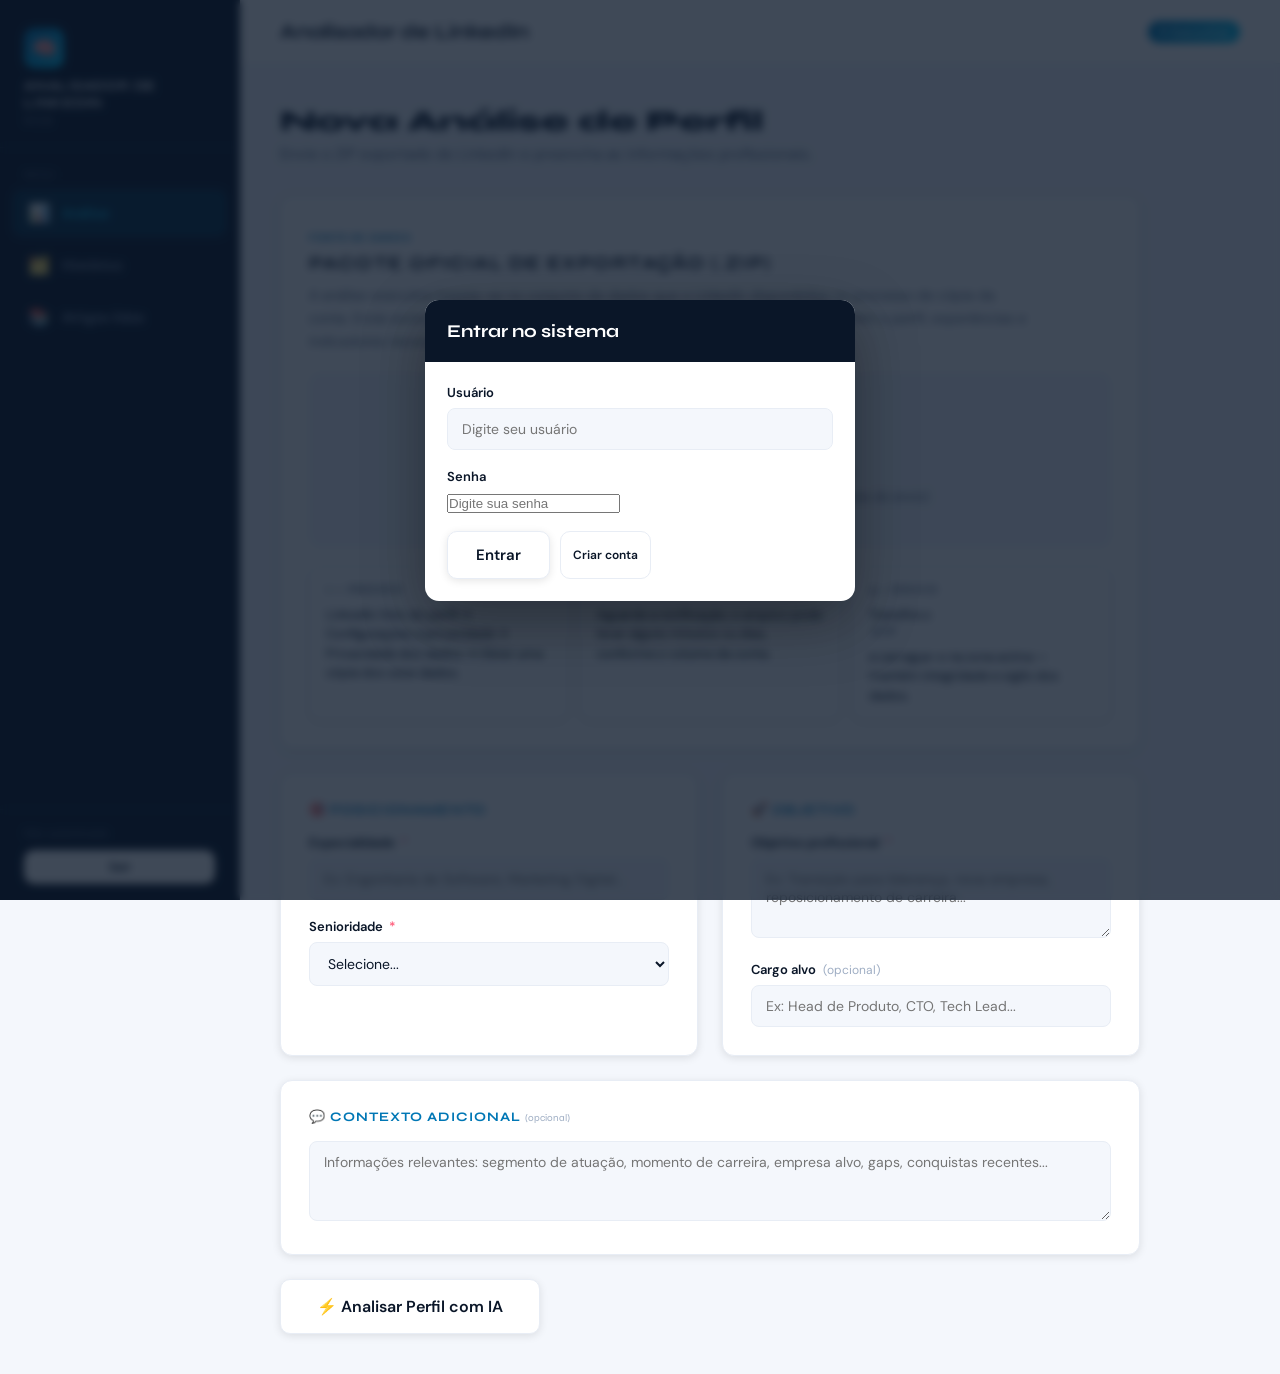
==== index.html @ eb37307b "Primeiro commit" ====
<!DOCTYPE html>
<html lang="pt-BR">
<head>
<meta charset="UTF-8" />
<meta name="viewport" content="width=device-width, initial-scale=1.0" />
<title>Analisador de LinkedIn</title>
<link rel="preconnect" href="https://fonts.googleapis.com" />
<link href="https://fonts.googleapis.com/css2?family=Syne:wght@400;600;700;800&family=DM+Sans:wght@300;400;500;600&display=swap" rel="stylesheet" />
<style>
/* ─── RESET & BASE ─── */
*, *::before, *::after { box-sizing: border-box; margin: 0; padding: 0; }

:root {
  --navy: #0a1628;
  --navy-mid: #0f2044;
  --navy-light: #162d5a;
  --blue: #0077b5;
  --blue-bright: #0a9fd8;
  --accent: #00c4f0;
  --white: #ffffff;
  --off-white: #f4f7fc;
  --gray-100: #e8edf5;
  --gray-300: #9eadc3;
  --gray-500: #5a6a82;
  --success: #00c896;
  --warning: #ffb547;
  --danger: #ff5c7a;
  --score-low: #ff5c7a;
  --score-mid: #ffb547;
  --score-high: #00c896;
  --sidebar-w: 240px;
  --radius: 12px;
  --shadow: 0 4px 24px rgba(0,0,0,.18);
  --shadow-sm: 0 2px 8px rgba(0,0,0,.10);
}

html { font-size: 16px; }
body {
  font-family: 'DM Sans', sans-serif;
  background: var(--off-white);
  color: var(--navy);
  min-height: 100vh;
  display: flex;
  overflow-x: hidden;
}

/* ─── SIDEBAR ─── */
.sidebar {
  width: var(--sidebar-w);
  background: var(--navy);
  min-height: 100vh;
  display: flex;
  flex-direction: column;
  position: fixed;
  top: 0; left: 0; bottom: 0;
  z-index: 100;
  border-right: 1px solid rgba(255,255,255,.06);
}

.sidebar-brand {
  padding: 28px 24px 20px;
  border-bottom: 1px solid rgba(255,255,255,.08);
}

.brand-icon {
  width: 40px; height: 40px;
  background: linear-gradient(135deg, var(--blue), var(--accent));
  border-radius: 10px;
  display: flex; align-items: center; justify-content: center;
  margin-bottom: 10px;
  font-size: 20px;
}

.brand-name {
  font-family: 'Syne', sans-serif;
  font-size: 13px;
  font-weight: 700;
  color: var(--white);
  letter-spacing: .06em;
  text-transform: uppercase;
  line-height: 1.3;
}

.brand-sub {
  font-size: 10px;
  color: var(--gray-300);
  letter-spacing: .08em;
  text-transform: uppercase;
  margin-top: 2px;
}

.sidebar-nav {
  padding: 20px 12px;
  flex: 1;
}

.nav-label {
  font-size: 10px;
  color: var(--gray-500);
  letter-spacing: .1em;
  text-transform: uppercase;
  padding: 0 12px;
  margin-bottom: 8px;
}

.nav-item {
  display: flex;
  align-items: center;
  gap: 12px;
  padding: 12px 16px;
  border-radius: 10px;
  cursor: pointer;
  color: var(--gray-300);
  font-size: 14px;
  font-weight: 500;
  transition: all .2s;
  margin-bottom: 4px;
  user-select: none;
}

.nav-item:hover { background: rgba(255,255,255,.06); color: var(--white); }
.nav-item.active { background: rgba(0,160,208,.18); color: var(--accent); }
.nav-item .icon { font-size: 18px; width: 22px; text-align: center; }

.sidebar-footer {
  padding: 16px 24px;
  border-top: 1px solid rgba(255,255,255,.06);
  font-size: 11px;
  color: var(--gray-500);
}
.sidebar-footer .btn-logout-sidebar {
  width: 100%;
  justify-content: center;
  margin-top: 10px;
  background: var(--white) !important;
  color: var(--navy) !important;
  border: 1px solid rgba(255,255,255,.35) !important;
  box-shadow: 0 2px 10px rgba(0,0,0,.2);
}
.sidebar-footer .btn-logout-sidebar:hover {
  background: var(--off-white) !important;
  border-color: rgba(255,255,255,.5) !important;
  color: var(--navy) !important;
}

/* ─── MAIN CONTENT ─── */
.main {
  margin-left: var(--sidebar-w);
  flex: 1;
  min-height: 100vh;
  display: flex;
  flex-direction: column;
}

.topbar {
  background: var(--white);
  border-bottom: 1px solid var(--gray-100);
  padding: 0 40px;
  height: 64px;
  display: flex;
  align-items: center;
  justify-content: space-between;
  position: sticky; top: 0;
  z-index: 50;
}

.topbar-title {
  font-family: 'Syne', sans-serif;
  font-size: 20px;
  font-weight: 700;
  color: var(--navy);
}

.topbar-badge {
  background: linear-gradient(135deg, var(--blue), var(--accent));
  color: var(--white);
  font-size: 11px;
  font-weight: 600;
  padding: 4px 10px;
  border-radius: 20px;
  letter-spacing: .05em;
}

.content {
  flex: 1;
  padding: 40px;
}

/* ─── VIEWS ─── */
.view { display: none; animation: fadeIn .3s ease; }
.view.active { display: block; }

@keyframes fadeIn { from { opacity:0; transform: translateY(8px); } to { opacity:1; transform: none; } }

/* ─── SECTION HEADER ─── */
.section-header {
  margin-bottom: 32px;
}
.section-header h1 {
  font-family: 'Syne', sans-serif;
  font-size: 28px;
  font-weight: 800;
  color: var(--navy);
}
.section-header p {
  color: var(--gray-500);
  margin-top: 6px;
  font-size: 15px;
}

/* ─── ANALYSIS FORM ─── */
.form-grid {
  display: grid;
  grid-template-columns: 1fr 1fr;
  gap: 24px;
  max-width: 860px;
}

.form-card {
  background: var(--white);
  border-radius: var(--radius);
  padding: 28px;
  box-shadow: var(--shadow-sm);
  border: 1px solid var(--gray-100);
}

.form-card-full { grid-column: 1 / -1; }

.form-card h3 {
  font-family: 'Syne', sans-serif;
  font-size: 13px;
  font-weight: 700;
  text-transform: uppercase;
  letter-spacing: .08em;
  color: var(--blue);
  margin-bottom: 16px;
}

.field { margin-bottom: 18px; }
.field:last-child { margin-bottom: 0; }

label {
  display: block;
  font-size: 13px;
  font-weight: 600;
  color: var(--navy);
  margin-bottom: 7px;
}

label span.req { color: var(--danger); margin-left: 3px; }
label span.opt { color: var(--gray-300); font-weight: 400; margin-left: 4px; font-size: 12px; }

input[type="text"], textarea, select {
  width: 100%;
  padding: 11px 14px;
  border: 1.5px solid var(--gray-100);
  border-radius: 8px;
  font-family: 'DM Sans', sans-serif;
  font-size: 14px;
  color: var(--navy);
  background: var(--off-white);
  transition: border .2s, box-shadow .2s;
  outline: none;
}

input[type="text"]:focus, textarea:focus, select:focus {
  border-color: var(--blue);
  box-shadow: 0 0 0 3px rgba(0,119,181,.12);
  background: var(--white);
}

textarea { resize: vertical; min-height: 80px; }

/* ─── UPLOAD ZONE ─── */
.upload-zone {
  border: 2px dashed var(--gray-100);
  border-radius: var(--radius);
  padding: 32px 24px;
  text-align: center;
  cursor: pointer;
  transition: all .25s;
  background: var(--off-white);
  position: relative;
}

.upload-zone:hover, .upload-zone.drag-over {
  border-color: var(--blue);
  background: rgba(0,119,181,.04);
}

.upload-zone.has-file {
  border-color: var(--success);
  background: rgba(0,200,150,.04);
}

.upload-zone input[type="file"] {
  position: absolute; inset: 0;
  opacity: 0; cursor: pointer;
  width: 100%; height: 100%;
}

.upload-icon { font-size: 36px; margin-bottom: 10px; }
.upload-title { font-weight: 600; font-size: 15px; color: var(--navy); }
.upload-sub { font-size: 13px; color: var(--gray-500); margin-top: 4px; }
.upload-filename { font-size: 13px; color: var(--success); font-weight: 600; margin-top: 8px; }

.upload-card-exec .upload-card-head { margin-bottom: 20px; }
.upload-badge {
  display: inline-block;
  font-size: 10px;
  font-weight: 700;
  letter-spacing: .12em;
  text-transform: uppercase;
  color: var(--blue);
  margin-bottom: 8px;
}
.upload-card-exec h3 {
  font-family: 'Syne', sans-serif;
  font-size: 18px;
  font-weight: 700;
  color: var(--navy);
  margin-bottom: 10px;
}
.upload-lead {
  font-size: 14px;
  line-height: 1.65;
  color: var(--gray-500);
  max-width: 720px;
}
.upload-exec-steps {
  list-style: none;
  margin: 20px 0 0;
  padding: 0;
  display: grid;
  gap: 12px;
  grid-template-columns: repeat(auto-fit, minmax(220px, 1fr));
}
.upload-exec-steps li {
  background: var(--white);
  border: 1px solid var(--gray-100);
  border-radius: 10px;
  padding: 14px 16px;
  font-size: 13px;
  line-height: 1.5;
  color: var(--navy);
  box-shadow: var(--shadow-sm);
}
.upload-exec-steps li strong {
  display: block;
  font-family: 'Syne', sans-serif;
  font-size: 11px;
  letter-spacing: .06em;
  text-transform: uppercase;
  color: var(--gray-500);
  margin-bottom: 6px;
  font-weight: 700;
}

.av-pill {
  display: inline-block;
  padding: 4px 10px;
  border-radius: 20px;
  font-size: 12px;
  font-weight: 600;
}
.av-pill-yes { background: rgba(0,200,150,.12); color: #008f6b; }
.av-pill-no { background: rgba(255,92,122,.12); color: #c93d58; }

/* ─── BUTTONS ─── */
.btn {
  display: inline-flex;
  align-items: center;
  gap: 8px;
  padding: 13px 28px;
  border-radius: 10px;
  font-family: 'DM Sans', sans-serif;
  font-size: 15px;
  font-weight: 600;
  cursor: pointer;
  border: none;
  transition: all .2s;
  text-decoration: none;
}

.btn-primary {
  background: var(--white);
  color: var(--navy);
  border: 1.5px solid var(--gray-100);
  box-shadow: var(--shadow-sm);
}

.btn-primary:hover {
  transform: translateY(-1px);
  background: var(--off-white);
  border-color: rgba(0,119,181,.35);
  box-shadow: 0 4px 16px rgba(10,22,40,.08);
}

.btn-primary:active { transform: none; }
.btn-primary:disabled { opacity: .6; cursor: not-allowed; transform: none; }

.btn-success {
  background: linear-gradient(135deg, var(--success), #00a87a);
  color: var(--white);
  box-shadow: 0 4px 12px rgba(0,200,150,.3);
}
.btn-success:hover { transform: translateY(-1px); box-shadow: 0 6px 20px rgba(0,200,150,.4); }

.btn-outline {
  background: transparent;
  border: 1.5px solid var(--gray-100);
  color: var(--navy);
}
.btn-outline:hover { border-color: var(--blue); color: var(--blue); }

/* ─── LOADER ─── */
.loader-overlay {
  display: none;
  position: fixed; inset: 0;
  background: rgba(10,22,40,.72);
  z-index: 200;
  align-items: center;
  justify-content: center;
  flex-direction: column;
  gap: 20px;
  backdrop-filter: blur(4px);
}
.loader-overlay.active { display: flex; }

.loader-spinner {
  width: 56px; height: 56px;
  border: 4px solid rgba(255,255,255,.15);
  border-top-color: var(--accent);
  border-radius: 50%;
  animation: spin .8s linear infinite;
}
@keyframes spin { to { transform: rotate(360deg); } }

.loader-text {
  color: var(--white);
  font-family: 'Syne', sans-serif;
  font-size: 16px;
  font-weight: 600;
  letter-spacing: .04em;
}
.loader-sub { color: var(--gray-300); font-size: 13px; }

/* ─── RESULT ─── */
.result-panel { display: none; margin-top: 40px; max-width: 860px; }
.result-panel.active { display: block; animation: fadeIn .4s ease; }

/* Score hero */
.score-hero {
  background: var(--navy);
  border-radius: 16px;
  padding: 40px 36px;
  display: flex;
  align-items: center;
  gap: 40px;
  margin-bottom: 24px;
  color: var(--white);
  overflow: hidden;
  position: relative;
}

.score-hero::before {
  content: '';
  position: absolute;
  right: -60px; top: -60px;
  width: 260px; height: 260px;
  border-radius: 50%;
  background: radial-gradient(circle, rgba(0,196,240,.15) 0%, transparent 70%);
}

.score-ring {
  position: relative;
  flex-shrink: 0;
}

.score-ring svg { display: block; }

.score-ring text {
  font-family: 'Syne', sans-serif;
  font-weight: 800;
}

.score-info { flex: 1; }
.score-label {
  font-size: 11px;
  letter-spacing: .12em;
  text-transform: uppercase;
  color: var(--gray-300);
  font-weight: 600;
  margin-bottom: 8px;
}
.score-veredito {
  font-family: 'Syne', sans-serif;
  font-size: 22px;
  font-weight: 700;
  line-height: 1.3;
  margin-bottom: 14px;
}
.score-resumo { color: rgba(255,255,255,.75); font-size: 14px; line-height: 1.7; }

/* Cards de resultado */
.result-grid {
  display: grid;
  grid-template-columns: 1fr 1fr;
  gap: 18px;
  margin-bottom: 18px;
}

.res-card {
  background: var(--white);
  border-radius: var(--radius);
  padding: 24px;
  box-shadow: var(--shadow-sm);
  border: 1px solid var(--gray-100);
}

.res-card-full { grid-column: 1 / -1; }

.res-card h4 {
  font-family: 'Syne', sans-serif;
  font-size: 11px;
  font-weight: 700;
  letter-spacing: .1em;
  text-transform: uppercase;
  color: var(--blue);
  margin-bottom: 14px;
  display: flex;
  align-items: center;
  gap: 8px;
}

.res-card h4 .dot {
  width: 6px; height: 6px;
  border-radius: 50%;
  background: var(--blue);
  flex-shrink: 0;
}

.res-card p { color: var(--gray-500); font-size: 14px; line-height: 1.7; }

/* Lists */
.tag-list { display: flex; flex-wrap: wrap; gap: 8px; }

.tag {
  background: var(--off-white);
  border: 1px solid var(--gray-100);
  color: var(--navy);
  padding: 5px 12px;
  border-radius: 20px;
  font-size: 13px;
  font-weight: 500;
}

.tag.kw { background: rgba(0,119,181,.08); border-color: rgba(0,119,181,.2); color: var(--blue); }

.action-list { list-style: none; }
.action-item {
  display: flex;
  align-items: flex-start;
  gap: 12px;
  padding: 10px 0;
  border-bottom: 1px solid var(--gray-100);
  font-size: 14px;
  color: var(--navy);
  line-height: 1.5;
}
.action-item:last-child { border-bottom: none; }
.action-num {
  background: linear-gradient(135deg, var(--blue), var(--accent));
  color: var(--white);
  font-family: 'Syne', sans-serif;
  font-size: 11px;
  font-weight: 700;
  width: 22px; height: 22px;
  border-radius: 6px;
  display: flex; align-items: center; justify-content: center;
  flex-shrink: 0;
  margin-top: 1px;
}

.risk-item {
  display: flex; align-items: flex-start; gap: 10px;
  font-size: 14px; color: var(--navy); line-height: 1.5;
  padding: 8px 0;
  border-bottom: 1px solid var(--gray-100);
}
.risk-item:last-child { border-bottom: none; }
.risk-icon { color: var(--danger); font-size: 16px; flex-shrink: 0; margin-top: 1px; }

.strong-item {
  display: flex; align-items: flex-start; gap: 10px;
  font-size: 14px; color: var(--navy); line-height: 1.5;
  padding: 8px 0;
  border-bottom: 1px solid var(--gray-100);
}
.strong-item:last-child { border-bottom: none; }
.strong-icon { color: var(--success); font-size: 16px; flex-shrink: 0; margin-top: 1px; }

/* Checklist */
.checklist { list-style: none; }
.check-item {
  display: flex; align-items: center; gap: 12px;
  padding: 10px 0;
  font-size: 14px;
  border-bottom: 1px solid var(--gray-100);
}
.check-item:last-child { border-bottom: none; }
.check-box {
  width: 22px; height: 22px; border-radius: 6px;
  display: flex; align-items: center; justify-content: center;
  font-size: 12px; flex-shrink: 0;
}
.check-box.ok { background: rgba(0,200,150,.15); color: var(--success); }
.check-box.nok { background: rgba(255,92,122,.12); color: var(--danger); }

/* Artigos */
.article-item {
  padding: 14px 0;
  border-bottom: 1px solid var(--gray-100);
}
.article-item:last-child { border-bottom: none; }
.article-title { font-weight: 600; font-size: 14px; color: var(--navy); margin-bottom: 4px; }
.article-desc { font-size: 13px; color: var(--gray-500); line-height: 1.5; }
.article-link {
  font-size: 12px;
  color: var(--blue);
  text-decoration: none;
  word-break: break-all;
}
.article-link:hover { text-decoration: underline; }
.feedback-inline {
  margin-top: 10px;
  display: flex;
  justify-content: flex-end;
}

/* Sugestões */
.suggestion-box {
  margin-top: 10px;
}
.suggestion-note {
  font-size: 12px;
  color: var(--gray-500);
  margin-top: 8px;
}

/* Textarea resultado */
.res-textarea {
  width: 100%;
  background: var(--off-white);
  border: 1px solid var(--gray-100);
  border-radius: 8px;
  padding: 14px;
  font-family: 'DM Sans', sans-serif;
  font-size: 14px;
  color: var(--navy);
  line-height: 1.7;
  resize: vertical;
  min-height: 100px;
}

/* Result actions */
.result-actions {
  display: flex;
  gap: 12px;
  margin-top: 24px;
  padding-top: 24px;
  border-top: 1px solid var(--gray-100);
}

/* ─── ERROR ─── */
.error-toast {
  display: none;
  background: rgba(255,92,122,.12);
  border: 1.5px solid rgba(255,92,122,.3);
  border-radius: var(--radius);
  padding: 16px 20px;
  color: var(--danger);
  font-size: 14px;
  font-weight: 500;
  margin-top: 20px;
  max-width: 860px;
  align-items: center;
  gap: 10px;
}
.error-toast.active { display: flex; }

/* ─── HISTÓRICO ─── */
.hist-grid {
  display: grid;
  grid-template-columns: repeat(auto-fill, minmax(320px, 1fr));
  gap: 20px;
}

.hist-card {
  background: var(--white);
  border-radius: var(--radius);
  border: 1px solid var(--gray-100);
  box-shadow: var(--shadow-sm);
  overflow: hidden;
  transition: box-shadow .2s, transform .2s;
}
.hist-card:hover { transform: translateY(-2px); box-shadow: var(--shadow); }

.hist-card-top {
  background: var(--navy);
  padding: 20px 22px 16px;
  color: var(--white);
  position: relative;
}

.hist-score {
  position: absolute; top: 16px; right: 20px;
  font-family: 'Syne', sans-serif;
  font-size: 28px;
  font-weight: 800;
}

.hist-date {
  font-size: 11px;
  color: var(--gray-300);
  letter-spacing: .06em;
  text-transform: uppercase;
  margin-bottom: 6px;
}

.hist-veredito {
  font-family: 'Syne', sans-serif;
  font-size: 14px;
  font-weight: 600;
  line-height: 1.4;
  padding-right: 60px;
}

.hist-card-body { padding: 16px 22px 20px; }

.hist-meta { display: flex; flex-wrap: wrap; gap: 6px; margin-bottom: 12px; }
.hist-tag {
  background: var(--off-white);
  border: 1px solid var(--gray-100);
  font-size: 11px;
  font-weight: 600;
  color: var(--gray-500);
  padding: 3px 10px;
  border-radius: 20px;
  text-transform: uppercase;
  letter-spacing: .05em;
}

.hist-resumo {
  font-size: 13px;
  color: var(--gray-500);
  line-height: 1.6;
  display: -webkit-box;
  line-clamp: 3;
  -webkit-line-clamp: 3;
  -webkit-box-orient: vertical;
  overflow: hidden;
  margin-bottom: 14px;
}

.hist-empty {
  text-align: center;
  padding: 80px 40px;
  color: var(--gray-300);
}
.hist-empty .icon { font-size: 48px; margin-bottom: 16px; }
.hist-empty h3 { font-family: 'Syne', sans-serif; font-size: 18px; color: var(--gray-500); }
.hist-empty p { font-size: 14px; margin-top: 6px; }

/* ─── MODAL ─── */
.modal-overlay {
  display: none;
  position: fixed; inset: 0;
  background: rgba(10,22,40,.7);
  z-index: 300;
  align-items: center;
  justify-content: center;
  padding: 40px;
  backdrop-filter: blur(4px);
}
.modal-overlay.active { display: flex; }

.modal {
  background: var(--white);
  border-radius: 16px;
  width: 100%;
  max-width: 760px;
  max-height: 85vh;
  overflow-y: auto;
  box-shadow: 0 20px 60px rgba(0,0,0,.3);
  animation: fadeIn .25s ease;
}

.modal-header {
  background: var(--navy);
  color: var(--white);
  padding: 24px 28px;
  border-radius: 16px 16px 0 0;
  display: flex;
  justify-content: space-between;
  align-items: center;
}

.modal-header h2 {
  font-family: 'Syne', sans-serif;
  font-size: 18px;
  font-weight: 700;
}

.modal-close {
  background: rgba(255,255,255,.12);
  border: none;
  color: var(--white);
  width: 32px; height: 32px;
  border-radius: 8px;
  cursor: pointer;
  font-size: 18px;
  display: flex; align-items: center; justify-content: center;
  transition: background .2s;
}
.modal-close:hover { background: rgba(255,255,255,.22); }

.modal-body { padding: 28px; }

/* ─── SCORE COLOR ─── */
.score-low { color: var(--score-low); }
.score-mid { color: var(--score-mid); }
.score-high { color: var(--score-high); }

/* ─── SAVE TOAST ─── */
.save-toast {
  display: none;
  position: fixed;
  bottom: 30px; right: 30px;
  background: var(--navy);
  color: var(--white);
  padding: 14px 22px;
  border-radius: 10px;
  font-size: 14px;
  font-weight: 600;
  box-shadow: var(--shadow);
  z-index: 400;
  align-items: center;
  gap: 10px;
  animation: fadeIn .3s ease;
}
.save-toast.active { display: flex; }

/* ─── LOGIN ─── */
.login-screen {
  display: none;
  position: fixed;
  inset: 0;
  z-index: 600;
  background: rgba(10,22,40,.78);
  backdrop-filter: blur(4px);
  align-items: center;
  justify-content: center;
  padding: 24px;
}
.login-screen.active { display: flex; }
.login-card {
  width: 100%;
  max-width: 430px;
  background: var(--white);
  border-radius: 14px;
  box-shadow: 0 20px 60px rgba(0,0,0,.35);
  overflow: hidden;
}
.login-head {
  background: var(--navy);
  color: var(--white);
  padding: 20px 22px;
}
.login-head h2 {
  font-family: 'Syne', sans-serif;
  font-size: 18px;
}
.login-body { padding: 22px; }
.login-row { margin-top: 12px; }

/* ─── USERS ADMIN ─── */
.btn-danger {
  background: rgba(255,92,122,.12);
  border: 1.5px solid rgba(255,92,122,.3);
  color: var(--danger);
}
.btn-danger:hover { background: rgba(255,92,122,.2); }
.btn-sm { padding: 8px 12px; font-size: 12px; }
.table {
  width: 100%;
  border-collapse: collapse;
  background: var(--white);
  border: 1px solid var(--gray-100);
  border-radius: 10px;
  overflow: hidden;
}
.table th, .table td {
  text-align: left;
  padding: 10px 12px;
  border-bottom: 1px solid var(--gray-100);
  font-size: 13px;
}
.table th {
  background: var(--off-white);
  font-family: 'Syne', sans-serif;
  font-size: 10px;
  letter-spacing: .08em;
  text-transform: uppercase;
  color: var(--gray-500);
}
.table tr:last-child td { border-bottom: none; }
.muted { color: var(--gray-500); }
.insights-grid {
  display: grid;
  grid-template-columns: repeat(auto-fill, minmax(170px, 1fr));
  gap: 12px;
  margin-top: 12px;
}
.insight-item {
  background: var(--off-white);
  border: 1px solid var(--gray-100);
  border-radius: 10px;
  padding: 12px;
}
.insight-label {
  font-size: 11px;
  letter-spacing: .04em;
  text-transform: uppercase;
  color: var(--gray-500);
}
.insight-value {
  font-family: 'Syne', sans-serif;
  font-size: 20px;
  margin-top: 6px;
  color: var(--navy);
}
.admin-scroll {
  max-height: 360px;
  overflow: auto;
  border: 1px solid var(--gray-100);
  border-radius: 10px;
}
</style>
</head>
<body>

<!-- LOGIN -->
<div class="login-screen" id="login-screen">
  <div class="login-card">
    <div class="login-head">
      <h2 id="login-title">Entrar no sistema</h2>
    </div>
    <div class="login-body">
      <div id="login-form-panel">
        <div class="field">
          <label>Usuário</label>
          <input type="text" id="login-username" placeholder="Digite seu usuário" />
        </div>
        <div class="field">
          <label>Senha</label>
          <input type="password" id="login-password" placeholder="Digite sua senha" />
        </div>
        <div class="login-row" style="display:flex;gap:10px;flex-wrap:wrap">
          <button class="btn btn-primary" id="btn-login" onclick="doLogin()">Entrar</button>
          <button type="button" class="btn btn-outline btn-sm" id="btn-show-register" onclick="showRegisterPanel()">Criar conta</button>
        </div>
      </div>
      <div id="register-form-panel" style="display:none;">
        <div class="field">
          <label>Novo usuário</label>
          <input type="text" id="reg-username" placeholder="mínimo 3 caracteres" autocomplete="username" />
        </div>
        <div class="field">
          <label>Senha</label>
          <input type="password" id="reg-password" placeholder="mínimo 6 caracteres" autocomplete="new-password" />
        </div>
        <div class="field">
          <label>Confirmar senha</label>
          <input type="password" id="reg-password2" placeholder="repita a senha" autocomplete="new-password" />
        </div>
        <div class="login-row" style="display:flex;gap:10px;flex-wrap:wrap">
          <button class="btn btn-success" type="button" id="btn-register" onclick="doRegister()">Cadastrar</button>
          <button type="button" class="btn btn-outline btn-sm" onclick="showLoginPanel()">Já tenho conta</button>
        </div>
      </div>
      <div class="error-toast" id="login-error" style="margin-top:12px;max-width:none;">
        <span>⚠️</span>
        <span id="login-error-msg"></span>
      </div>
    </div>
  </div>
</div>

<!-- SIDEBAR -->
<nav class="sidebar">
  <div class="sidebar-brand">
    <div class="brand-icon">🧠</div>
    <div class="brand-name">Analisador de LinkedIn</div>
    <div class="brand-sub">v1.1.0</div>
  </div>
  <div class="sidebar-nav">
    <div class="nav-label">Menu</div>
    <div class="nav-item active" data-view="analise" onclick="switchView('analise', this)">
      <span class="icon">📊</span> Análise
    </div>
    <div class="nav-item" data-view="historico" onclick="switchView('historico', this)">
      <span class="icon">🗂️</span> Histórico
    </div>
    <div class="nav-item" data-view="artigos-lidos" onclick="switchView('artigos-lidos', this)">
      <span class="icon">📚</span> Artigos lidos
    </div>
    <div id="admin-nav-wrap" style="display:none;">
      <div class="nav-label" style="margin-top:12px;">Admin</div>
      <div class="nav-item" data-view="admin-dashboard" onclick="switchView('admin-dashboard', this)">
        <span class="icon">📊</span> Dashboard
      </div>
      <div class="nav-item" data-view="admin-usuarios" onclick="switchView('admin-usuarios', this)">
        <span class="icon">👥</span> Administração
      </div>
      <div class="nav-item" data-view="admin-insights" onclick="switchView('admin-insights', this)">
        <span class="icon">📈</span> Insights
      </div>
    </div>
  </div>
  <div class="sidebar-footer">
    <div id="auth-user-label">Não autenticado</div>
    <button type="button" class="btn btn-primary btn-sm btn-logout-sidebar" onclick="logout()">Sair</button>
  </div>
</nav>

<!-- MAIN -->
<div class="main">
  <!-- TOPBAR -->
  <header class="topbar">
    <div class="topbar-title">Analisador de LinkedIn</div>
    <span class="topbar-badge">✦ Executivo</span>
  </header>

  <!-- CONTENT -->
  <div class="content">

    <!-- VIEW: ANÁLISE -->
    <div class="view active" id="view-analise">
      <div class="section-header">
        <h1>Nova Análise de Perfil</h1>
        <p>Envie o ZIP exportado do LinkedIn e preencha as informações profissionais.</p>
      </div>

      <div class="form-grid" id="form-container">

        <!-- Upload -->
        <div class="form-card form-card-full upload-card-exec">
          <div class="upload-card-head">
            <span class="upload-badge">Fonte de dados</span>
            <h3>Pacote oficial de exportação (.zip)</h3>
            <p class="upload-lead">
              A análise executiva baseia-se no conjunto de dados que o LinkedIn disponibiliza no processo de cópia da conta.
              Envie exclusivamente o ficheiro <strong>.zip</strong> recebido após o pedido — é ele que contém o perfil, experiências e indicadores necessários a um diagnóstico completo.
            </p>
          </div>
          <div class="upload-zone" id="upload-zone" onclick="document.getElementById('file-input').click()">
            <input type="file" id="file-input" accept=".zip" onchange="onFileChange(this)" />
            <div class="upload-icon" id="upload-icon">📂</div>
            <div class="upload-title" id="upload-title">Arraste o .zip ou clique para selecionar</div>
            <div class="upload-sub">Ficheiro único exportado pelo LinkedIn (não descompacte antes do envio)</div>
            <div class="upload-filename" id="upload-filename"></div>
          </div>
          <ol class="upload-exec-steps">
            <li><strong>1 — Pedido</strong> LinkedIn: foto do perfil → Configurações e privacidade → Privacidade dos dados → Obter uma cópia dos seus dados.</li>
            <li><strong>2 — Processamento</strong> Aguarde a notificação; o arquivo pode levar alguns minutos ou dias, conforme o volume da conta.</li>
            <li><strong>3 — Envio</strong> Transfira o <strong>.zip</strong> e carregue-o na zona acima — mantém integridade e sigilo dos dados.</li>
          </ol>
        </div>

        <!-- Especialidade + Senioridade -->
        <div class="form-card">
          <h3>🎯 Posicionamento</h3>
          <div class="field">
            <label>Especialidade <span class="req">*</span></label>
            <input type="text" id="especialidade" placeholder="Ex: Engenharia de Software, Marketing Digital..." />
          </div>
          <div class="field">
            <label>Senioridade <span class="req">*</span></label>
            <select id="senioridade">
              <option value="">Selecione...</option>
              <option>Estagiário</option>
              <option>Júnior</option>
              <option>Pleno</option>
              <option>Sênior</option>
              <option>Especialista</option>
              <option>Coordenador</option>
              <option>Gerente</option>
              <option>Diretor</option>
              <option>C-Level / VP</option>
            </select>
          </div>
        </div>

        <!-- Objetivo + Cargo -->
        <div class="form-card">
          <h3>🚀 Objetivo</h3>
          <div class="field">
            <label>Objetivo profissional <span class="req">*</span></label>
            <textarea id="objetivo" rows="3" placeholder="Ex: Transição para liderança, nova empresa, reposicionamento de carreira..."></textarea>
          </div>
          <div class="field">
            <label>Cargo alvo <span class="opt">(opcional)</span></label>
            <input type="text" id="cargo-alvo" placeholder="Ex: Head de Produto, CTO, Tech Lead..." />
          </div>
        </div>

        <!-- Contexto adicional -->
        <div class="form-card form-card-full">
          <h3>💬 Contexto Adicional <span style="font-size:10px;color:var(--gray-300);font-weight:400;text-transform:none;letter-spacing:0">(opcional)</span></h3>
          <div class="field">
            <textarea id="contexto" rows="3" placeholder="Informações relevantes: segmento de atuação, momento de carreira, empresa alvo, gaps, conquistas recentes..."></textarea>
          </div>
        </div>

        <!-- Botão -->
        <div class="form-card form-card-full" style="background:transparent;border:none;box-shadow:none;padding:0;">
          <button class="btn btn-primary" onclick="analisar()" id="btn-analisar" style="font-size:16px;padding:16px 36px;">
            ⚡ Analisar Perfil com IA
          </button>
        </div>

      </div>

      <!-- Error -->
      <div class="error-toast" id="error-toast">
        <span>⚠️</span>
        <span id="error-msg"></span>
      </div>

      <!-- RESULTADO -->
      <div class="result-panel" id="result-panel">

        <!-- Score Hero -->
        <div class="score-hero">
          <div class="score-ring">
            <svg width="110" height="110" viewBox="0 0 110 110">
              <circle cx="55" cy="55" r="46" fill="none" stroke="rgba(255,255,255,.1)" stroke-width="8"/>
              <circle id="score-arc" cx="55" cy="55" r="46" fill="none" stroke="var(--accent)"
                stroke-width="8" stroke-linecap="round"
                stroke-dasharray="289" stroke-dashoffset="289"
                transform="rotate(-90 55 55)"
                style="transition: stroke-dashoffset 1.2s cubic-bezier(.4,0,.2,1)"/>
              <text x="55" y="50" text-anchor="middle" fill="white" font-size="26" id="score-num">0</text>
              <text x="55" y="66" text-anchor="middle" fill="rgba(255,255,255,.5)" font-size="10">/ 100</text>
            </svg>
          </div>
          <div class="score-info">
            <div class="score-label">Veredito Executivo</div>
            <div class="score-veredito" id="r-veredito"></div>
            <div class="score-resumo" id="r-resumo"></div>
          </div>
        </div>

        <!-- Grid de resultados -->
        <div class="result-grid">

          <!-- Diagnóstico -->
          <div class="res-card res-card-full">
            <h4><span class="dot" style="background:var(--warning)"></span>Diagnóstico</h4>
            <p id="r-diagnostico"></p>
          </div>

          <!-- Ações prioritárias -->
          <div class="res-card">
            <h4><span class="dot" style="background:var(--accent)"></span>3 Ações Prioritárias</h4>
            <ul class="action-list" id="r-acoes"></ul>
          </div>

          <!-- Pontos fortes -->
          <div class="res-card">
            <h4><span class="dot" style="background:var(--success)"></span>Pontos Fortes</h4>
            <div id="r-fortes"></div>
          </div>

          <!-- Riscos -->
          <div class="res-card">
            <h4><span class="dot" style="background:var(--danger)"></span>Riscos Identificados</h4>
            <div id="r-riscos"></div>
          </div>

          <!-- Palavras-chave -->
          <div class="res-card">
            <h4><span class="dot" style="background:var(--blue)"></span>Palavras-Chave Recomendadas</h4>
            <div class="tag-list" id="r-keywords"></div>
          </div>

          <!-- Headline -->
          <div class="res-card res-card-full">
            <h4><span class="dot" style="background:var(--blue-bright)"></span>Headline Sugerida</h4>
            <textarea class="res-textarea" id="r-headline" rows="2" readonly></textarea>
          </div>

          <!-- Sobre -->
          <div class="res-card res-card-full">
            <h4><span class="dot" style="background:var(--navy-light)"></span>Seção "Sobre" Sugerida</h4>
            <textarea class="res-textarea" id="r-sobre" rows="8" readonly></textarea>
          </div>

          <!-- Checklist -->
          <div class="res-card">
            <h4><span class="dot"></span>Checklist de Perfil</h4>
            <ul class="checklist" id="r-checklist"></ul>
          </div>

          <!-- Artigos -->
          <div class="res-card">
            <h4><span class="dot" style="background:var(--warning)"></span>Artigos Recomendados</h4>
            <div id="r-artigos"></div>
            <div class="feedback-inline">
              <button class="btn btn-primary btn-sm" onclick="salvarFeedbackArtigos()">Salvar feedback dos artigos</button>
            </div>
          </div>

          <!-- Caixa de sugestão -->
          <div class="res-card res-card-full">
            <h4><span class="dot" style="background:var(--blue-bright)"></span>Caixa de Sugestão</h4>
            <div class="suggestion-box">
              <textarea id="feature-suggestion" rows="3" placeholder="Sugira uma nova funcionalidade para melhorar o sistema..."></textarea>
              <div style="margin-top:10px;display:flex;gap:10px;align-items:center;flex-wrap:wrap;">
                <button class="btn btn-outline btn-sm" onclick="enviarSugestao()">Enviar sugestão</button>
                <span class="suggestion-note">Sua sugestão fica registrada para análise da equipe.</span>
              </div>
            </div>
          </div>

        </div>

        <!-- Ações do resultado -->
        <div class="result-actions">
          <button class="btn btn-success" onclick="salvarHistorico()">💾 Salvar no Histórico</button>
          <button class="btn btn-outline" onclick="novaAnalise()">↺ Nova Análise</button>
        </div>

      </div>
    </div><!-- /view-analise -->

    <!-- VIEW: ARTIGOS LIDOS -->
    <div class="view" id="view-artigos-lidos">
      <div class="section-header">
        <h1>Artigos lidos</h1>
        <p>Recomendações que avaliou após as análises e o seu feedback (gostei / não gostei).</p>
      </div>
      <div class="form-card form-card-full">
        <div id="artigos-avaliados-empty" class="muted">Carregando...</div>
        <div class="admin-scroll" style="margin-top:12px;">
          <table class="table" id="artigos-avaliados-table" style="display:none;">
            <thead>
              <tr>
                <th>Artigo</th>
                <th>Link</th>
                <th>Avaliação</th>
                <th>Referência da análise</th>
                <th>Registado em</th>
              </tr>
            </thead>
            <tbody id="artigos-avaliados-tbody"></tbody>
          </table>
        </div>
      </div>
    </div>

    <!-- VIEW: HISTÓRICO -->
    <div class="view" id="view-historico">
      <div class="section-header">
        <h1>Histórico de Análises</h1>
        <p>Consulte e compare análises salvas anteriormente.</p>
      </div>
      <div class="hist-grid" id="hist-grid">
        <div class="hist-empty">
          <div class="icon">🗂️</div>
          <h3>Carregando histórico...</h3>
        </div>
      </div>
    </div>

    <!-- VIEW: ADMIN DASHBOARD -->
    <div class="view" id="view-admin-dashboard">
      <div class="section-header">
        <h1>Dashboard</h1>
        <p>Utilizadores novos na janela indicada e volume de análises (pesquisas) por conta.</p>
      </div>
      <div id="admin-dash-empty" class="muted">Carregando...</div>
      <div class="insights-grid" id="admin-dash-kpis" style="display:none;"></div>
      <div class="form-card form-card-full" style="margin-top:24px;">
        <h3>Análises por utilizador</h3>
        <p class="muted" style="font-size:13px;margin-top:6px;">Contagem de análises guardadas no histórico por utilizador.</p>
        <div class="admin-scroll" style="margin-top:12px;">
          <table class="table" id="admin-dash-table" style="display:none;">
            <thead>
              <tr>
                <th>Utilizador</th>
                <th>Análises</th>
              </tr>
            </thead>
            <tbody id="admin-dash-tbody"></tbody>
          </table>
        </div>
      </div>
    </div>

    <!-- VIEW: ADMIN INSIGHTS -->
    <div class="view" id="view-admin-insights">
      <div class="section-header">
        <h1>Insights de Recomendação</h1>
        <p>Taxas de feedback de artigos e sugestões recebidas para evoluir recomendações.</p>
      </div>

      <div class="form-grid">
        <div class="form-card form-card-full">
          <h3>📊 Feedbacks de Artigos</h3>
          <div id="insights-empty" class="muted">Carregando métricas...</div>
          <div class="insights-grid" id="insights-grid" style="display:none;"></div>
          <div class="admin-scroll" style="margin-top:12px;">
            <table class="table" id="artigos-insights-table" style="display:none;">
              <thead>
                <tr>
                  <th>Artigo</th>
                  <th>Link</th>
                  <th>Total</th>
                  <th>Gostou</th>
                  <th>Não gostou</th>
                  <th>Taxa gostei</th>
                  <th>Taxa não gostei</th>
                </tr>
              </thead>
              <tbody id="artigos-insights-tbody"></tbody>
            </table>
          </div>
        </div>

        <div class="form-card form-card-full">
          <h3>💡 Sugestões Recebidas</h3>
          <div id="sugestoes-empty" class="muted">Carregando sugestões...</div>
          <div class="admin-scroll" style="margin-top:12px;">
            <table class="table" id="sugestoes-table" style="display:none;">
              <thead>
                <tr>
                  <th>Data</th>
                  <th>Usuário</th>
                  <th>Sugestão</th>
                </tr>
              </thead>
              <tbody id="sugestoes-tbody"></tbody>
            </table>
          </div>
        </div>
      </div>
    </div>

    <!-- VIEW: ADMIN USUÁRIOS -->
    <div class="view" id="view-admin-usuarios">
      <div class="section-header">
        <h1>Administração de Usuários</h1>
        <p>Disponível somente para o usuário admin.</p>
      </div>

      <div class="form-grid">
        <div class="form-card form-card-full">
          <h3>👤 Usuários cadastrados</h3>
          <div id="users-empty" class="muted">Carregando...</div>
          <table class="table" id="users-table" style="display:none;margin-top:10px;">
            <thead>
              <tr>
                <th>Usuário</th>
                <th>Criado em</th>
                <th>Atualizado em</th>
                <th>Ações</th>
              </tr>
            </thead>
            <tbody id="users-tbody"></tbody>
          </table>
        </div>

        <div class="form-card">
          <h3>➕ Criar usuário</h3>
          <div class="field">
            <label>Usuário</label>
            <input type="text" id="new-user-name" placeholder="ex: joao" />
          </div>
          <div class="field">
            <label>Senha</label>
            <input type="password" id="new-user-pass" placeholder="mínimo 4 caracteres" />
          </div>
          <button class="btn btn-success" onclick="createUser()">Criar usuário</button>
        </div>

        <div class="form-card">
          <h3>✏️ Editar / senha</h3>
          <div class="field">
            <label>Usuário selecionado</label>
            <input type="text" id="selected-user" disabled />
          </div>
          <div class="field">
            <label>Novo nome (opcional)</label>
            <input type="text" id="edit-user-name" />
          </div>
          <div class="field">
            <label>Nova senha (opcional)</label>
            <input type="password" id="edit-user-pass" />
          </div>
          <div style="display:flex;gap:8px;flex-wrap:wrap;">
            <button class="btn btn-primary" onclick="updateUser()">Salvar</button>
            <button class="btn btn-danger" onclick="deleteUser()">Apagar</button>
            <button class="btn btn-outline" onclick="clearSelectedUser()">Limpar</button>
          </div>
        </div>
      </div>
    </div>

  </div><!-- /content -->
</div>

<!-- LOADER -->
<div class="loader-overlay" id="loader">
  <div class="loader-spinner"></div>
  <div class="loader-text">Analisando seu perfil...</div>
  <div class="loader-sub">A IA está avaliando cada detalhe do seu LinkedIn</div>
</div>

<!-- MODAL DETALHE -->
<div class="modal-overlay" id="modal-overlay" onclick="if(event.target===this)fecharModal()">
  <div class="modal">
    <div class="modal-header">
      <h2>Detalhes da Análise</h2>
      <button class="modal-close" onclick="fecharModal()">✕</button>
    </div>
    <div class="modal-body" id="modal-body"></div>
  </div>
</div>

<!-- SAVE TOAST -->
<div class="save-toast" id="save-toast">
  ✅ <span id="save-msg">Análise salva com sucesso!</span>
</div>

<script>
// ─── STATE ───
let currentResult = null;
let authToken = localStorage.getItem('acv_auth_token') || '';
let authUser = localStorage.getItem('acv_auth_user') || '';
let isAdminUser = localStorage.getItem('acv_is_admin') === 'true';
let selectedUser = null;

function showLoginError(msg) {
  document.getElementById('login-error-msg').textContent = msg || 'Falha no login.';
  document.getElementById('login-error').classList.add('active');
}
function hideLoginError() {
  document.getElementById('login-error').classList.remove('active');
}
function openLogin() {
  showLoginPanel();
  document.getElementById('login-screen').classList.add('active');
}
function closeLogin() {
  document.getElementById('login-screen').classList.remove('active');
  hideLoginError();
  showLoginPanel();
}

function showRegisterPanel() {
  document.getElementById('login-form-panel').style.display = 'none';
  document.getElementById('register-form-panel').style.display = 'block';
  const t = document.getElementById('login-title');
  if (t) t.textContent = 'Criar sua conta';
  hideLoginError();
}

function showLoginPanel() {
  document.getElementById('login-form-panel').style.display = 'block';
  document.getElementById('register-form-panel').style.display = 'none';
  const t = document.getElementById('login-title');
  if (t) t.textContent = 'Entrar no sistema';
  hideLoginError();
}

async function doRegister() {
  hideLoginError();
  const username = document.getElementById('reg-username').value.trim().toLowerCase();
  const password = document.getElementById('reg-password').value;
  const password2 = document.getElementById('reg-password2').value;
  if (username.length < 3) return showLoginError('Usuário deve ter no mínimo 3 caracteres.');
  if (password.length < 6) return showLoginError('Senha deve ter no mínimo 6 caracteres.');
  if (password !== password2) return showLoginError('As senhas não coincidem.');

  const btn = document.getElementById('btn-register');
  btn.disabled = true;
  btn.textContent = 'Cadastrando...';
  try {
    const res = await fetch('/auth/register', {
      method: 'POST',
      headers: { 'Content-Type': 'application/json' },
      body: JSON.stringify({ username, password })
    });
    const data = await res.json();
    if (!res.ok) return showLoginError(data.detail || 'Não foi possível cadastrar.');
    document.getElementById('login-username').value = username;
    document.getElementById('login-password').value = '';
    document.getElementById('reg-password').value = '';
    document.getElementById('reg-password2').value = '';
    showLoginPanel();
    showToast('✅ Conta criada! Faça login.');
  } catch {
    showLoginError('Erro de conexão com o servidor.');
  } finally {
    btn.disabled = false;
    btn.textContent = 'Cadastrar';
  }
}

function renderAuthUi() {
  const label = document.getElementById('auth-user-label');
  const adminWrap = document.getElementById('admin-nav-wrap');
  label.textContent = authUser ? `Logado: ${authUser}` : 'Não autenticado';
  adminWrap.style.display = isAdminUser ? 'block' : 'none';
}

async function apiFetch(url, options = {}) {
  const headers = new Headers(options.headers || {});
  if (authToken) headers.set('Authorization', `Bearer ${authToken}`);
  const res = await fetch(url, { ...options, headers });
  if (res.status === 401) {
    authToken = '';
    authUser = '';
    isAdminUser = false;
    localStorage.removeItem('acv_auth_token');
    localStorage.removeItem('acv_auth_user');
    localStorage.removeItem('acv_is_admin');
    renderAuthUi();
    openLogin();
  }
  return res;
}

async function validarSessaoInicial() {
  if (!authToken) {
    authUser = '';
    isAdminUser = false;
    renderAuthUi();
    openLogin();
    return;
  }
  try {
    const res = await apiFetch('/auth/me');
    if (!res.ok) {
      authUser = '';
      isAdminUser = false;
      renderAuthUi();
      openLogin();
    } else {
      const me = await res.json();
      authUser = me.username || '';
      isAdminUser = !!me.is_admin;
      localStorage.setItem('acv_auth_user', authUser);
      localStorage.setItem('acv_is_admin', String(isAdminUser));
      renderAuthUi();
      closeLogin();
    }
  } catch {
    authUser = '';
    isAdminUser = false;
    renderAuthUi();
    openLogin();
  }
}

async function doLogin() {
  hideLoginError();
  const username = document.getElementById('login-username').value.trim();
  const password = document.getElementById('login-password').value.trim();
  if (!username || !password) return showLoginError('Informe usuário e senha.');

  const btn = document.getElementById('btn-login');
  btn.disabled = true;
  btn.textContent = 'Entrando...';
  try {
    const res = await fetch('/auth/login', {
      method: 'POST',
      headers: { 'Content-Type': 'application/json' },
      body: JSON.stringify({ username, password })
    });
    const data = await res.json();
    if (!res.ok) return showLoginError(data.detail || 'Usuário ou senha inválidos.');
    authToken = data.token;
    authUser = data.username || '';
    isAdminUser = !!data.is_admin;
    localStorage.setItem('acv_auth_token', authToken);
    localStorage.setItem('acv_auth_user', authUser);
    localStorage.setItem('acv_is_admin', String(isAdminUser));
    renderAuthUi();
    closeLogin();
  } catch {
    showLoginError('Erro de conexão com o servidor.');
  } finally {
    btn.disabled = false;
    btn.textContent = 'Entrar';
  }
}

function logout() {
  authToken = '';
  authUser = '';
  isAdminUser = false;
  localStorage.removeItem('acv_auth_token');
  localStorage.removeItem('acv_auth_user');
  localStorage.removeItem('acv_is_admin');
  renderAuthUi();
  openLogin();
}

// ─── VIEWS ───
function switchView(viewId, el) {
  if ((viewId === 'admin-usuarios' || viewId === 'admin-insights' || viewId === 'admin-dashboard') && !isAdminUser) {
    showToast('⚠️ Área exclusiva do usuário admin.');
    return;
  }
  document.querySelectorAll('.view').forEach(v => v.classList.remove('active'));
  document.querySelectorAll('.nav-item').forEach(n => n.classList.remove('active'));
  document.getElementById('view-' + viewId).classList.add('active');
  el.classList.add('active');
  if (viewId === 'historico') carregarHistorico();
  if (viewId === 'artigos-lidos') loadArtigosLidos();
  if (viewId === 'admin-usuarios') loadUsers();
  if (viewId === 'admin-insights') loadAdminInsights();
  if (viewId === 'admin-dashboard') loadAdminDashboard();
}

// ─── FILE UPLOAD ───
function onFileChange(input) {
  const file = input.files[0];
  if (!file) return;
  document.getElementById('upload-icon').textContent = '✅';
  document.getElementById('upload-title').textContent = 'Ficheiro selecionado';
  document.getElementById('upload-filename').textContent = file.name;
  document.getElementById('upload-zone').classList.add('has-file');
}

// Drag & drop
const zone = document.getElementById('upload-zone');
zone.addEventListener('dragover', e => { e.preventDefault(); zone.classList.add('drag-over'); });
zone.addEventListener('dragleave', () => zone.classList.remove('drag-over'));
zone.addEventListener('drop', e => {
  e.preventDefault();
  zone.classList.remove('drag-over');
  const file = e.dataTransfer.files[0];
  if (file && file.name.endsWith('.zip')) {
    const dt = new DataTransfer();
    dt.items.add(file);
    document.getElementById('file-input').files = dt.files;
    onFileChange(document.getElementById('file-input'));
  }
});

// ─── ANÁLISE ───
async function analisar() {
  const arquivo = document.getElementById('file-input').files[0];
  const especialidade = document.getElementById('especialidade').value.trim();
  const senioridade = document.getElementById('senioridade').value;
  const objetivo = document.getElementById('objetivo').value.trim();
  const cargoAlvo = document.getElementById('cargo-alvo').value.trim();
  const contexto = document.getElementById('contexto').value.trim();

  // Validações
  if (!arquivo) return showError('Selecione o arquivo ZIP exportado do LinkedIn.');
  if (!especialidade) return showError('Informe sua especialidade.');
  if (!senioridade) return showError('Selecione sua senioridade.');
  if (!objetivo) return showError('Descreva seu objetivo profissional.');

  hideError();

  const fd = new FormData();
  fd.append('arquivo', arquivo);
  fd.append('especialidade', especialidade);
  fd.append('senioridade', senioridade);
  fd.append('objetivo', objetivo);
  fd.append('cargo_alvo', cargoAlvo);
  fd.append('contexto', contexto);

  showLoader();

  try {
    const res = await apiFetch('/analisar', { method: 'POST', body: fd });
    const data = await res.json();
    hideLoader();

    if (!res.ok) {
      showError(data.detail || 'Erro ao analisar. Tente novamente.');
      return;
    }

    currentResult = data;
    renderResult(data);
  } catch (err) {
    hideLoader();
    showError('Erro de conexão. Verifique se o servidor está rodando.');
  }
}

// ─── RENDER RESULTADO ───
function renderResult(d) {
  const score = d.score || 0;

  // Score ring
  const circ = 2 * Math.PI * 46;
  const offset = circ - (score / 100) * circ;
  const arc = document.getElementById('score-arc');
  arc.style.stroke = score >= 75 ? 'var(--score-high)' : score >= 50 ? 'var(--score-mid)' : 'var(--score-low)';
  setTimeout(() => { arc.style.strokeDashoffset = offset; }, 100);

  // Animate score number
  let curr = 0;
  const interval = setInterval(() => {
    curr = Math.min(curr + 2, score);
    document.getElementById('score-num').textContent = curr;
    if (curr >= score) clearInterval(interval);
  }, 18);

  document.getElementById('r-veredito').textContent = d.veredito || '';
  document.getElementById('r-resumo').textContent = d.resumo_executivo || '';
  document.getElementById('r-diagnostico').textContent = d.diagnostico || '';

  // Ações
  const acoesEl = document.getElementById('r-acoes');
  acoesEl.innerHTML = '';
  (d.acoes_prioritarias || []).forEach((a, i) => {
    acoesEl.innerHTML += `<li class="action-item"><span class="action-num">${i+1}</span>${a}</li>`;
  });

  // Pontos fortes
  const fortesEl = document.getElementById('r-fortes');
  fortesEl.innerHTML = (d.pontos_fortes || []).map(f =>
    `<div class="strong-item"><span class="strong-icon">✓</span>${f}</div>`
  ).join('');

  // Riscos
  const riscosEl = document.getElementById('r-riscos');
  riscosEl.innerHTML = (d.riscos || []).map(r =>
    `<div class="risk-item"><span class="risk-icon">!</span>${r}</div>`
  ).join('');

  // Keywords
  const kwEl = document.getElementById('r-keywords');
  kwEl.innerHTML = (d.palavras_chave || []).map(k =>
    `<span class="tag kw">${k}</span>`
  ).join('');

  document.getElementById('r-headline').value = d.headline_sugerida || '';
  document.getElementById('r-sobre').value = d.sobre_sugerido || '';

  // Checklist
  const ckEl = document.getElementById('r-checklist');
  ckEl.innerHTML = (d.checklist || []).map(c =>
    `<li class="check-item">
      <span class="check-box ${c.ok ? 'ok' : 'nok'}">${c.ok ? '✓' : '✕'}</span>
      ${c.item}
    </li>`
  ).join('');

  // Artigos
  const artEl = document.getElementById('r-artigos');
  const artigos = Array.isArray(d.artigos_recomendados) ? d.artigos_recomendados : [];
  if (!artigos.length) {
    artEl.innerHTML = '<div class="muted">Nenhum artigo recomendado para esta análise.</div>';
  } else {
    artEl.innerHTML = `
      <table class="table">
        <thead>
          <tr>
            <th>Nome do artigo</th>
            <th>Link</th>
            <th>Avaliação</th>
          </tr>
        </thead>
        <tbody>
          ${artigos.map((a, idx) => {
            const titulo = esc(a.titulo || `Artigo ${idx + 1}`);
            const linkRaw = String(a.link || '').trim();
            const link = linkRaw ? esc(linkRaw) : '';
            const descricao = esc(a.descricao || '');
            return `
              <tr>
                <td>
                  <div class="article-title">${titulo}</div>
                  ${descricao ? `<div class="article-desc">${descricao}</div>` : ''}
                </td>
                <td>
                  ${link ? `<a class="article-link" href="${link}" target="_blank" rel="noopener noreferrer">Abrir artigo</a>` : '<span class="muted">Sem link</span>'}
                </td>
                <td>
                  <select id="artigo-feedback-${idx}">
                    <option value="">Selecionar</option>
                    <option value="gostou">Gostou</option>
                    <option value="nao_gostou">Não gostou</option>
                  </select>
                </td>
              </tr>
            `;
          }).join('')}
        </tbody>
      </table>
    `;
  }

  carregarFeedbackArtigos();

  document.getElementById('result-panel').classList.add('active');
  document.getElementById('result-panel').scrollIntoView({ behavior: 'smooth', block: 'start' });
}

async function carregarFeedbackArtigos() {
  if (!currentResult) return;
  const artigos = Array.isArray(currentResult.artigos_recomendados) ? currentResult.artigos_recomendados : [];
  if (!artigos.length) return;
  const analiseData = encodeURIComponent(currentResult.meta?.data || '');
  try {
    const res = await apiFetch(`/artigos/feedback?analise_data=${analiseData}`);
    if (!res.ok) return;
    const itens = await res.json();
    const map = new Map(itens.map(i => [String(i.artigo_nome || '').trim().toLowerCase(), i]));
    artigos.forEach((artigo, idx) => {
      const key = String(artigo.titulo || '').trim().toLowerCase();
      const item = map.get(key);
      if (!item) return;
      const select = document.getElementById(`artigo-feedback-${idx}`);
      if (!select) return;
      select.value = item.gostou ? 'gostou' : 'nao_gostou';
    });
  } catch {
    // silencioso: feedback prévio é complementar
  }
}

async function salvarFeedbackArtigos() {
  if (!currentResult) return showToast('⚠️ Faça uma análise antes de salvar feedback.');
  const artigos = Array.isArray(currentResult.artigos_recomendados) ? currentResult.artigos_recomendados : [];
  if (!artigos.length) return showToast('⚠️ Não há artigos para avaliar.');

  const pendentes = [];
  artigos.forEach((artigo, idx) => {
    const select = document.getElementById(`artigo-feedback-${idx}`);
    const valor = select ? select.value : '';
    if (!valor) return;
    pendentes.push({
      artigo_nome: String(artigo.titulo || `Artigo ${idx + 1}`),
      artigo_link: String(artigo.link || ''),
      gostou: valor === 'gostou',
      analise_data: String(currentResult.meta?.data || '')
    });
  });

  if (!pendentes.length) return showToast('⚠️ Selecione ao menos uma avaliação.');

  try {
    await Promise.all(pendentes.map(item => apiFetch('/artigos/feedback', {
      method: 'POST',
      headers: { 'Content-Type': 'application/json' },
      body: JSON.stringify(item)
    })));
    showToast('✅ Feedback dos artigos salvo com sucesso!');
  } catch {
    showToast('⚠️ Erro ao salvar feedback dos artigos.');
  }
}

async function enviarSugestao() {
  const input = document.getElementById('feature-suggestion');
  const sugestao = input.value.trim();
  if (sugestao.length < 4) return showToast('⚠️ Digite uma sugestão mais completa.');
  try {
    const res = await apiFetch('/sugestoes', {
      method: 'POST',
      headers: { 'Content-Type': 'application/json' },
      body: JSON.stringify({ sugestao })
    });
    const data = await res.json();
    if (!res.ok) return showToast(`⚠️ ${data.detail || 'Erro ao enviar sugestão.'}`);
    input.value = '';
    showToast('✅ Sugestão enviada com sucesso!');
  } catch {
    showToast('⚠️ Erro de conexão ao enviar sugestão.');
  }
}

// ─── SALVAR HISTÓRICO ───
async function salvarHistorico() {
  if (!currentResult) return;
  try {
    const res = await apiFetch('/salvar', {
      method: 'POST',
      headers: { 'Content-Type': 'application/json' },
      body: JSON.stringify(currentResult)
    });
    if (res.ok) showToast('✅ Análise salva com sucesso!');
    else showToast('⚠️ Erro ao salvar.');
  } catch {
    showToast('⚠️ Erro de conexão.');
  }
}

function novaAnalise() {
  document.getElementById('result-panel').classList.remove('active');
  document.getElementById('file-input').value = '';
  document.getElementById('upload-icon').textContent = '📂';
  document.getElementById('upload-title').textContent = 'Arraste o .zip ou clique para selecionar';
  document.getElementById('upload-filename').textContent = '';
  document.getElementById('upload-zone').classList.remove('has-file');
  window.scrollTo({ top: 0, behavior: 'smooth' });
  currentResult = null;
}

// ─── HISTÓRICO ───
async function carregarHistorico() {
  const grid = document.getElementById('hist-grid');
  grid.innerHTML = '<div class="hist-empty"><div class="icon">⏳</div><h3>Carregando...</h3></div>';

  try {
    const res = await apiFetch('/historico');
    const itens = await res.json();

    if (!itens.length) {
      grid.innerHTML = `
        <div class="hist-empty" style="grid-column:1/-1">
          <div class="icon">🗂️</div>
          <h3>Nenhuma análise salva</h3>
          <p>Faça uma análise e clique em "Salvar no Histórico".</p>
        </div>`;
      return;
    }

    grid.innerHTML = itens.map(item => {
      const score = item.score || 0;
      const scoreColor = score >= 75 ? '#00c896' : score >= 50 ? '#ffb547' : '#ff5c7a';
      const data = item.data ? new Date(item.data).toLocaleDateString('pt-BR', {
        day: '2-digit', month: '2-digit', year: 'numeric', hour: '2-digit', minute: '2-digit'
      }) : '';

      return `
        <div class="hist-card">
          <div class="hist-card-top">
            <div class="hist-date">${data}</div>
            <div class="hist-veredito">${item.veredito || ''}</div>
            <div class="hist-score" style="color:${scoreColor}">${score}</div>
          </div>
          <div class="hist-card-body">
            <div class="hist-meta">
              <span class="hist-tag">${item.especialidade || ''}</span>
              <span class="hist-tag">${item.senioridade || ''}</span>
            </div>
            <div class="hist-resumo">${item.resumo_executivo || ''}</div>
            <button class="btn btn-outline" style="padding:8px 16px;font-size:13px;width:100%"
              onclick="verDetalhe('${item.arquivo}')">Ver detalhes →</button>
          </div>
        </div>`;
    }).join('');
  } catch {
    grid.innerHTML = '<div class="hist-empty" style="grid-column:1/-1"><div class="icon">⚠️</div><h3>Erro ao carregar histórico</h3></div>';
  }
}

async function verDetalhe(arquivo) {
  try {
    const res = await apiFetch(`/historico/${arquivo}`);
    const d = await res.json();
    const score = d.score || 0;
    const scoreColor = score >= 75 ? 'var(--score-high)' : score >= 50 ? 'var(--score-mid)' : 'var(--score-low)';
    const meta = d.meta || {};

    document.getElementById('modal-body').innerHTML = `
      <div style="display:flex;align-items:center;gap:20px;margin-bottom:24px;padding-bottom:24px;border-bottom:1px solid var(--gray-100)">
        <div style="font-family:'Syne',sans-serif;font-size:48px;font-weight:800;color:${scoreColor}">${score}</div>
        <div>
          <div style="font-family:'Syne',sans-serif;font-size:18px;font-weight:700;color:var(--navy)">${d.veredito || ''}</div>
          <div style="font-size:12px;color:var(--gray-300);margin-top:4px;text-transform:uppercase;letter-spacing:.06em">${meta.especialidade || ''} · ${meta.senioridade || ''}</div>
        </div>
      </div>
      <div style="margin-bottom:20px">
        <div style="font-family:'Syne',sans-serif;font-size:11px;font-weight:700;letter-spacing:.1em;text-transform:uppercase;color:var(--blue);margin-bottom:8px">Resumo Executivo</div>
        <p style="font-size:14px;line-height:1.7;color:var(--gray-500)">${d.resumo_executivo || ''}</p>
      </div>
      <div style="margin-bottom:20px">
        <div style="font-family:'Syne',sans-serif;font-size:11px;font-weight:700;letter-spacing:.1em;text-transform:uppercase;color:var(--blue);margin-bottom:8px">Diagnóstico</div>
        <p style="font-size:14px;line-height:1.7;color:var(--gray-500)">${d.diagnostico || ''}</p>
      </div>
      <div style="margin-bottom:20px">
        <div style="font-family:'Syne',sans-serif;font-size:11px;font-weight:700;letter-spacing:.1em;text-transform:uppercase;color:var(--blue);margin-bottom:10px">Headline Sugerida</div>
        <div style="background:var(--off-white);border-radius:8px;padding:12px 16px;font-size:14px;color:var(--navy)">${d.headline_sugerida || ''}</div>
      </div>
      <div>
        <div style="font-family:'Syne',sans-serif;font-size:11px;font-weight:700;letter-spacing:.1em;text-transform:uppercase;color:var(--blue);margin-bottom:10px">Palavras-Chave</div>
        <div class="tag-list">${(d.palavras_chave || []).map(k => `<span class="tag kw">${k}</span>`).join('')}</div>
      </div>
    `;
    document.getElementById('modal-overlay').classList.add('active');
  } catch {
    alert('Erro ao carregar detalhes.');
  }
}

function fecharModal() {
  document.getElementById('modal-overlay').classList.remove('active');
}

// ─── ARTIGOS LIDOS (feedback guardado) ───
async function loadArtigosLidos() {
  const empty = document.getElementById('artigos-avaliados-empty');
  const table = document.getElementById('artigos-avaliados-table');
  const tbody = document.getElementById('artigos-avaliados-tbody');
  empty.style.display = 'block';
  empty.textContent = 'Carregando...';
  table.style.display = 'none';
  tbody.innerHTML = '';
  try {
    const res = await apiFetch('/artigos/feedback');
    const itens = await res.json();
    if (!res.ok) {
      empty.textContent = itens.detail || 'Não foi possível carregar.';
      return;
    }
    if (!Array.isArray(itens) || !itens.length) {
      empty.textContent = 'Ainda não há artigos avaliados. Após uma análise, registe o feedback nos artigos recomendados e guarde.';
      return;
    }
    empty.style.display = 'none';
    itens.sort((a, b) => String(b.criado_em || '').localeCompare(String(a.criado_em || '')));
    tbody.innerHTML = itens.map((i) => {
      const nome = esc(i.artigo_nome || '—');
      const link = String(i.artigo_link || '').trim();
      const aval = i.gostou === true
        ? '<span class="av-pill av-pill-yes">Gostei</span>'
        : '<span class="av-pill av-pill-no">Não gostei</span>';
      const refAn = esc(i.analise_data || '—');
      const dt = esc(i.criado_em || '');
      const linkCell = link
        ? `<a class="article-link" href="${esc(link)}" target="_blank" rel="noopener noreferrer">Abrir</a>`
        : '<span class="muted">—</span>';
      return `<tr>
        <td><b>${nome}</b></td>
        <td>${linkCell}</td>
        <td>${aval}</td>
        <td class="muted" style="font-size:12px;max-width:200px;word-break:break-word;">${refAn}</td>
        <td class="muted" style="font-size:12px;white-space:nowrap;">${dt}</td>
      </tr>`;
    }).join('');
    table.style.display = 'table';
  } catch {
    empty.textContent = 'Erro de conexão.';
  }
}

// ─── ADMIN DASHBOARD ───
async function loadAdminDashboard() {
  if (!isAdminUser) return;
  const empty = document.getElementById('admin-dash-empty');
  const grid = document.getElementById('admin-dash-kpis');
  const table = document.getElementById('admin-dash-table');
  const tbody = document.getElementById('admin-dash-tbody');
  empty.style.display = 'block';
  empty.textContent = 'Carregando...';
  grid.style.display = 'none';
  table.style.display = 'none';
  tbody.innerHTML = '';
  try {
    const res = await apiFetch('/admin/dashboard');
    const d = await res.json();
    if (!res.ok) {
      empty.textContent = d.detail || 'Falha ao carregar o dashboard.';
      return;
    }
    empty.style.display = 'none';
    grid.style.display = 'grid';
    const dias = Number(d.periodo_dias_novos_usuarios || 30);
    grid.innerHTML = `
      <div class="insight-item"><div class="insight-label">Novos utilizadores (${dias} dias)</div><div class="insight-value">${Number(d.novos_usuarios || 0)}</div></div>
      <div class="insight-item"><div class="insight-label">Total de utilizadores</div><div class="insight-value">${Number(d.total_usuarios || 0)}</div></div>
      <div class="insight-item"><div class="insight-label">Total de análises</div><div class="insight-value">${Number(d.total_analises || 0)}</div></div>
    `;
    const rows = Array.isArray(d.analises_por_usuario) ? d.analises_por_usuario : [];
    if (!rows.length) {
      tbody.innerHTML = '<tr><td colspan="2" class="muted">Sem análises registadas.</td></tr>';
    } else {
      tbody.innerHTML = rows.map((r) => `
        <tr>
          <td><b>${esc(r.usuario || '')}</b></td>
          <td>${Number(r.analises || 0)}</td>
        </tr>`).join('');
    }
    table.style.display = 'table';
  } catch {
    empty.style.display = 'block';
    empty.textContent = 'Erro de conexão.';
  }
}

// ─── ADMIN USUÁRIOS ───
function esc(str) {
  return String(str ?? '').replace(/[&<>"']/g, (m) => ({ '&':'&amp;','<':'&lt;','>':'&gt;','"':'&quot;', "'":'&#39;' }[m]));
}
function escJs(str) {
  return String(str ?? '').replace(/\\/g, '\\\\').replace(/'/g, "\\'");
}

function clearSelectedUser() {
  selectedUser = null;
  document.getElementById('selected-user').value = '';
  document.getElementById('edit-user-name').value = '';
  document.getElementById('edit-user-pass').value = '';
}

function selectUser(username) {
  selectedUser = username;
  document.getElementById('selected-user').value = username;
}

async function loadUsers() {
  if (!isAdminUser) return;
  const empty = document.getElementById('users-empty');
  const table = document.getElementById('users-table');
  const tbody = document.getElementById('users-tbody');
  empty.style.display = 'block';
  empty.textContent = 'Carregando...';
  table.style.display = 'none';
  tbody.innerHTML = '';
  clearSelectedUser();
  try {
    const res = await apiFetch('/users');
    const users = await res.json();
    if (!res.ok) {
      empty.textContent = users.detail || 'Erro ao carregar usuários.';
      return;
    }
    if (!users.length) {
      empty.textContent = 'Nenhum usuário cadastrado.';
      return;
    }
    empty.style.display = 'none';
    table.style.display = 'table';
    tbody.innerHTML = users.map((u) => `
      <tr>
        <td><b>${esc(u.username)}</b></td>
        <td class="muted">${esc(u.created_at ? new Date(u.created_at).toLocaleString('pt-BR') : '-')}</td>
        <td class="muted">${esc(u.updated_at ? new Date(u.updated_at).toLocaleString('pt-BR') : '-')}</td>
        <td><button class="btn btn-outline btn-sm" onclick="selectUser('${escJs(u.username)}')">Selecionar</button></td>
      </tr>
    `).join('');
  } catch {
    empty.textContent = 'Erro de conexão.';
  }
}

async function loadAdminInsights() {
  if (!isAdminUser) return;
  await Promise.all([loadArtigosInsights(), loadSugestoesRecebidas()]);
}

async function loadArtigosInsights() {
  const empty = document.getElementById('insights-empty');
  const grid = document.getElementById('insights-grid');
  const table = document.getElementById('artigos-insights-table');
  const tbody = document.getElementById('artigos-insights-tbody');

  empty.style.display = 'block';
  empty.textContent = 'Carregando métricas...';
  grid.style.display = 'none';
  table.style.display = 'none';
  tbody.innerHTML = '';

  try {
    const res = await apiFetch('/admin/artigos/insights');
    const data = await res.json();
    if (!res.ok) {
      empty.textContent = data.detail || 'Erro ao carregar insights.';
      return;
    }

    const resumo = data.resumo || {};
    grid.innerHTML = `
      <div class="insight-item"><div class="insight-label">Feedbacks</div><div class="insight-value">${Number(resumo.total_feedbacks || 0)}</div></div>
      <div class="insight-item"><div class="insight-label">Artigos únicos</div><div class="insight-value">${Number(resumo.artigos_unicos || 0)}</div></div>
      <div class="insight-item"><div class="insight-label">Taxa gostei</div><div class="insight-value">${Number(resumo.taxa_gostou_geral || 0).toFixed(2)}%</div></div>
      <div class="insight-item"><div class="insight-label">Taxa não gostei</div><div class="insight-value">${Number(resumo.taxa_nao_gostou_geral || 0).toFixed(2)}%</div></div>
    `;

    const artigos = Array.isArray(data.artigos) ? data.artigos : [];
    if (!artigos.length) {
      empty.textContent = 'Ainda não existem feedbacks de artigos.';
      grid.style.display = 'grid';
      return;
    }

    empty.style.display = 'none';
    grid.style.display = 'grid';
    table.style.display = 'table';
    tbody.innerHTML = artigos.map((a) => `
      <tr>
        <td><b>${esc(a.artigo_nome || '-')}</b></td>
        <td>${a.artigo_link ? `<a class="article-link" href="${esc(a.artigo_link)}" target="_blank" rel="noopener noreferrer">Abrir</a>` : '<span class="muted">-</span>'}</td>
        <td>${Number(a.total || 0)}</td>
        <td style="color:var(--success);font-weight:600">${Number(a.gostou || 0)}</td>
        <td style="color:var(--danger);font-weight:600">${Number(a.nao_gostou || 0)}</td>
        <td>${Number(a.taxa_gostou || 0).toFixed(2)}%</td>
        <td>${Number(a.taxa_nao_gostou || 0).toFixed(2)}%</td>
      </tr>
    `).join('');
  } catch {
    empty.textContent = 'Erro de conexão ao carregar insights.';
  }
}

async function loadSugestoesRecebidas() {
  const empty = document.getElementById('sugestoes-empty');
  const table = document.getElementById('sugestoes-table');
  const tbody = document.getElementById('sugestoes-tbody');

  empty.style.display = 'block';
  empty.textContent = 'Carregando sugestões...';
  table.style.display = 'none';
  tbody.innerHTML = '';

  try {
    const res = await apiFetch('/admin/sugestoes?limit=200');
    const data = await res.json();
    if (!res.ok) {
      empty.textContent = data.detail || 'Erro ao carregar sugestões.';
      return;
    }

    const itens = Array.isArray(data.itens) ? data.itens : [];
    if (!itens.length) {
      empty.textContent = 'Nenhuma sugestão recebida até agora.';
      return;
    }

    empty.style.display = 'none';
    table.style.display = 'table';
    tbody.innerHTML = itens.map((s) => `
      <tr>
        <td class="muted">${esc(s.criado_em ? new Date(s.criado_em).toLocaleString('pt-BR') : '-')}</td>
        <td><b>${esc(s.usuario || '-')}</b></td>
        <td>${esc(s.sugestao || '')}</td>
      </tr>
    `).join('');
  } catch {
    empty.textContent = 'Erro de conexão ao carregar sugestões.';
  }
}

async function createUser() {
  if (!isAdminUser) return;
  const username = document.getElementById('new-user-name').value.trim();
  const password = document.getElementById('new-user-pass').value.trim();
  if (!username || !password) return showToast('⚠️ Informe usuário e senha.');
  try {
    const res = await apiFetch('/users', {
      method: 'POST',
      headers: { 'Content-Type': 'application/json' },
      body: JSON.stringify({ username, password })
    });
    const data = await res.json();
    if (!res.ok) return showToast(`⚠️ ${data.detail || 'Erro ao criar usuário.'}`);
    document.getElementById('new-user-name').value = '';
    document.getElementById('new-user-pass').value = '';
    showToast('✅ Usuário criado.');
    loadUsers();
  } catch {
    showToast('⚠️ Erro de conexão.');
  }
}

async function updateUser() {
  if (!isAdminUser) return;
  if (!selectedUser) return showToast('⚠️ Selecione um usuário.');
  const newUsername = document.getElementById('edit-user-name').value.trim();
  const password = document.getElementById('edit-user-pass').value.trim();
  if (!newUsername && !password) return showToast('⚠️ Informe novo nome e/ou senha.');
  try {
    const res = await apiFetch(`/users/${encodeURIComponent(selectedUser)}`, {
      method: 'PUT',
      headers: { 'Content-Type': 'application/json' },
      body: JSON.stringify({ new_username: newUsername, password })
    });
    const data = await res.json();
    if (!res.ok) return showToast(`⚠️ ${data.detail || 'Erro ao atualizar usuário.'}`);
    showToast('✅ Usuário atualizado.');
    loadUsers();
  } catch {
    showToast('⚠️ Erro de conexão.');
  }
}

async function deleteUser() {
  if (!isAdminUser) return;
  if (!selectedUser) return showToast('⚠️ Selecione um usuário.');
  if (!confirm(`Deseja apagar o usuário "${selectedUser}"?`)) return;
  try {
    const res = await apiFetch(`/users/${encodeURIComponent(selectedUser)}`, { method: 'DELETE' });
    const data = await res.json();
    if (!res.ok) return showToast(`⚠️ ${data.detail || 'Erro ao apagar usuário.'}`);
    showToast('✅ Usuário apagado.');
    loadUsers();
  } catch {
    showToast('⚠️ Erro de conexão.');
  }
}

// ─── UTILS ───
function showLoader() { document.getElementById('loader').classList.add('active'); }
function hideLoader() { document.getElementById('loader').classList.remove('active'); }

function showError(msg) {
  document.getElementById('error-msg').textContent = msg;
  document.getElementById('error-toast').classList.add('active');
  document.getElementById('error-toast').scrollIntoView({ behavior: 'smooth' });
}
function hideError() { document.getElementById('error-toast').classList.remove('active'); }

function showToast(msg) {
  const t = document.getElementById('save-toast');
  document.getElementById('save-msg').textContent = msg;
  t.classList.add('active');
  setTimeout(() => t.classList.remove('active'), 3500);
}

// Fechar modal no Escape
document.addEventListener('keydown', e => { if (e.key === 'Escape') fecharModal(); });
document.addEventListener('DOMContentLoaded', () => {
  validarSessaoInicial();
  const passwordInput = document.getElementById('login-password');
  if (passwordInput) {
    passwordInput.addEventListener('keydown', (e) => {
      if (e.key === 'Enter') doLogin();
    });
  }
});
</script>
</body>
</html>
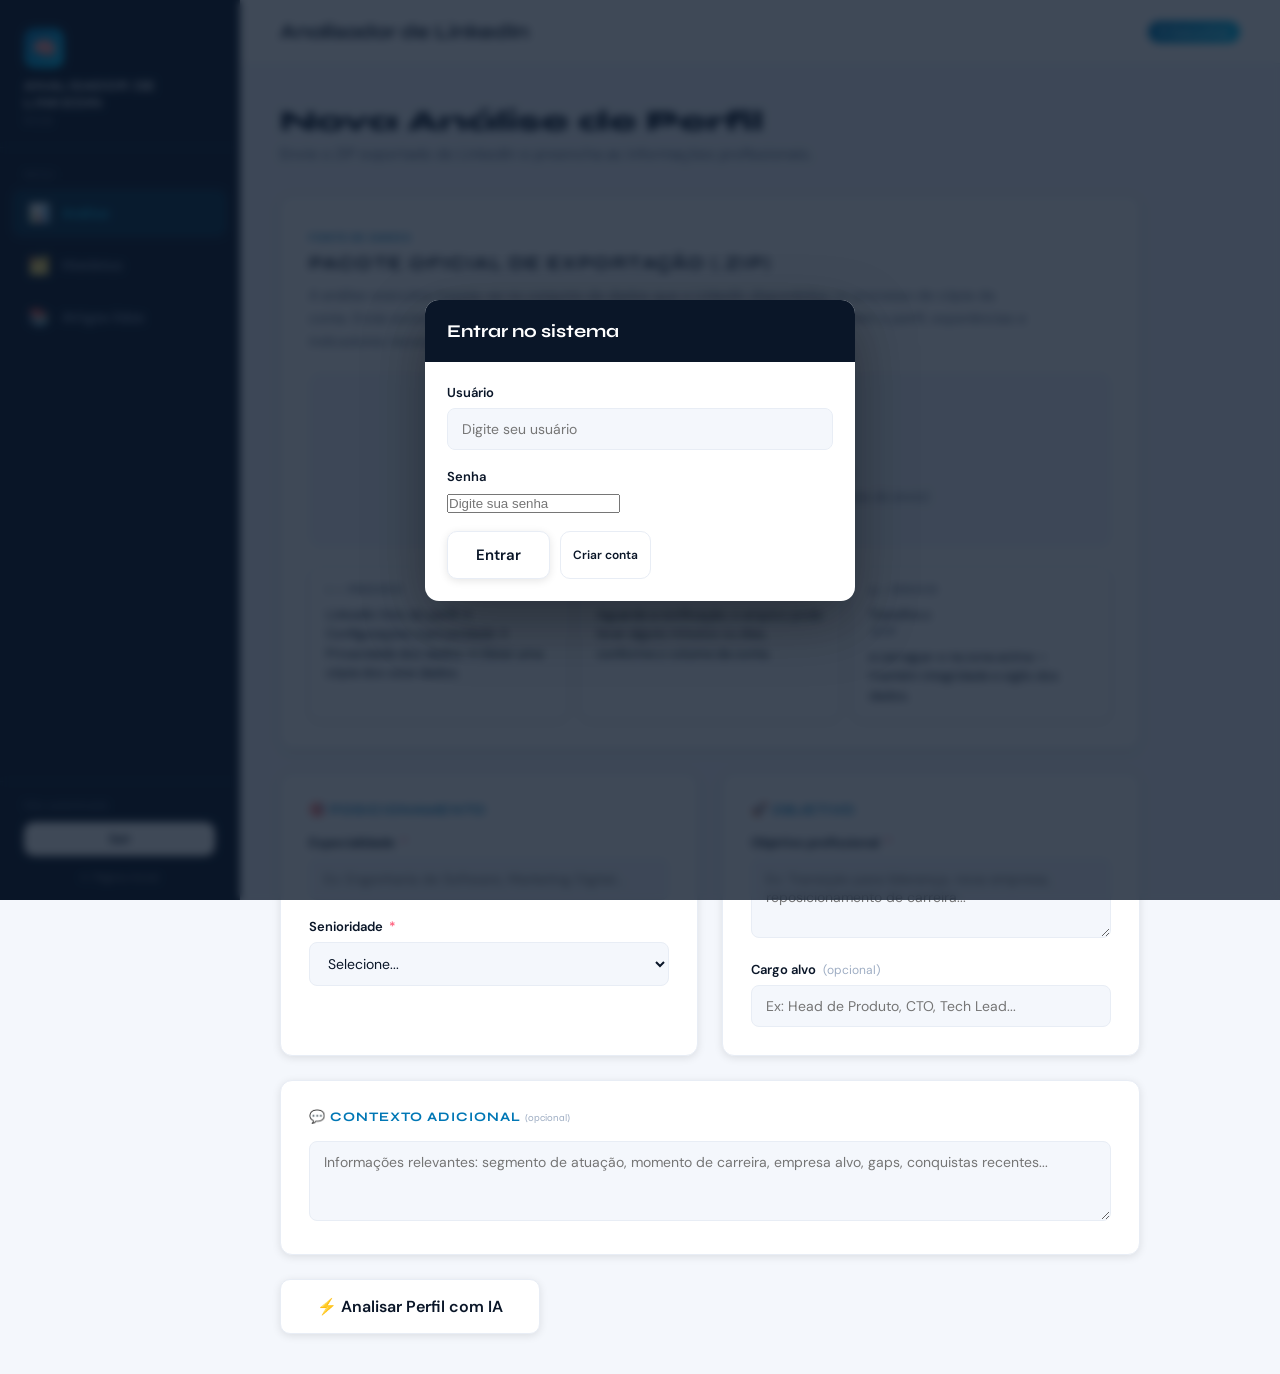
==== commit dfde636b: "Nove Front" ====
--- a/index.html
+++ b/index.html
@@ -142,6 +142,15 @@
   border-color: rgba(255,255,255,.5) !important;
   color: var(--navy) !important;
 }
+.sidebar-footer .landing-back-link {
+  display: block;
+  margin-top: 14px;
+  text-align: center;
+  font-size: 11px;
+  color: rgba(255,255,255,.5);
+  text-decoration: none;
+}
+.sidebar-footer .landing-back-link:hover { color: var(--white); }
 
 /* ─── MAIN CONTENT ─── */
 .main {
@@ -1031,6 +1040,7 @@
   <div class="sidebar-footer">
     <div id="auth-user-label">Não autenticado</div>
     <button type="button" class="btn btn-primary btn-sm btn-logout-sidebar" onclick="logout()">Sair</button>
+    <a href="/" class="landing-back-link">← Página inicial</a>
   </div>
 </nav>
 
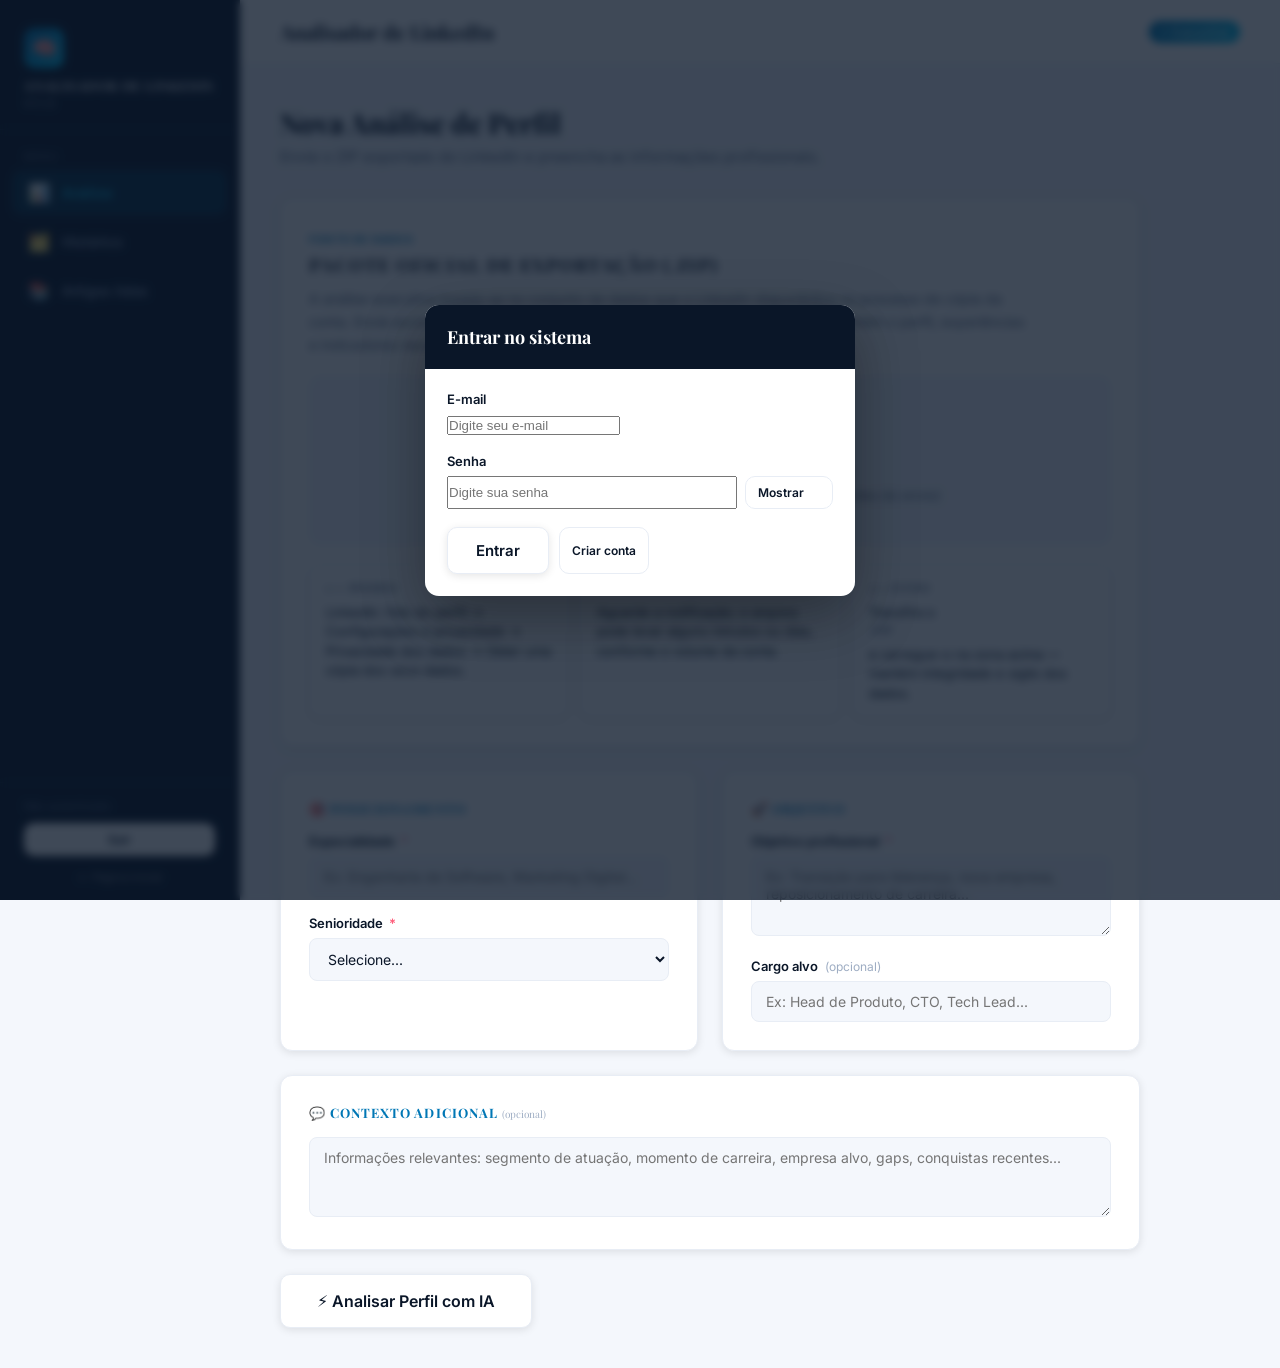
==== commit 299c8419: "Nova tela de login" ====
--- a/index.html
+++ b/index.html
@@ -5,7 +5,8 @@
 <meta name="viewport" content="width=device-width, initial-scale=1.0" />
 <title>Analisador de LinkedIn</title>
 <link rel="preconnect" href="https://fonts.googleapis.com" />
-<link href="https://fonts.googleapis.com/css2?family=Syne:wght@400;600;700;800&family=DM+Sans:wght@300;400;500;600&display=swap" rel="stylesheet" />
+<link rel="preconnect" href="https://fonts.gstatic.com" crossorigin />
+<link href="https://fonts.googleapis.com/css2?family=Playfair+Display:wght@500;600;700;800&family=Inter:wght@300;400;500;600;700&display=swap" rel="stylesheet" />
 <style>
 /* ─── RESET & BASE ─── */
 *, *::before, *::after { box-sizing: border-box; margin: 0; padding: 0; }
@@ -36,7 +37,7 @@
 
 html { font-size: 16px; }
 body {
-  font-family: 'DM Sans', sans-serif;
+  font-family: 'Inter', system-ui, sans-serif;
   background: var(--off-white);
   color: var(--navy);
   min-height: 100vh;
@@ -72,7 +73,7 @@
 }
 
 .brand-name {
-  font-family: 'Syne', sans-serif;
+  font-family: 'Playfair Display', Georgia, serif;
   font-size: 13px;
   font-weight: 700;
   color: var(--white);
@@ -174,7 +175,7 @@
 }
 
 .topbar-title {
-  font-family: 'Syne', sans-serif;
+  font-family: 'Playfair Display', Georgia, serif;
   font-size: 20px;
   font-weight: 700;
   color: var(--navy);
@@ -206,7 +207,7 @@
   margin-bottom: 32px;
 }
 .section-header h1 {
-  font-family: 'Syne', sans-serif;
+  font-family: 'Playfair Display', Georgia, serif;
   font-size: 28px;
   font-weight: 800;
   color: var(--navy);
@@ -236,7 +237,7 @@
 .form-card-full { grid-column: 1 / -1; }
 
 .form-card h3 {
-  font-family: 'Syne', sans-serif;
+  font-family: 'Playfair Display', Georgia, serif;
   font-size: 13px;
   font-weight: 700;
   text-transform: uppercase;
@@ -264,7 +265,7 @@
   padding: 11px 14px;
   border: 1.5px solid var(--gray-100);
   border-radius: 8px;
-  font-family: 'DM Sans', sans-serif;
+  font-family: 'Inter', system-ui, sans-serif;
   font-size: 14px;
   color: var(--navy);
   background: var(--off-white);
@@ -324,7 +325,7 @@
   margin-bottom: 8px;
 }
 .upload-card-exec h3 {
-  font-family: 'Syne', sans-serif;
+  font-family: 'Playfair Display', Georgia, serif;
   font-size: 18px;
   font-weight: 700;
   color: var(--navy);
@@ -356,7 +357,7 @@
 }
 .upload-exec-steps li strong {
   display: block;
-  font-family: 'Syne', sans-serif;
+  font-family: 'Playfair Display', Georgia, serif;
   font-size: 11px;
   letter-spacing: .06em;
   text-transform: uppercase;
@@ -382,7 +383,7 @@
   gap: 8px;
   padding: 13px 28px;
   border-radius: 10px;
-  font-family: 'DM Sans', sans-serif;
+  font-family: 'Inter', system-ui, sans-serif;
   font-size: 15px;
   font-weight: 600;
   cursor: pointer;
@@ -447,7 +448,7 @@
 
 .loader-text {
   color: var(--white);
-  font-family: 'Syne', sans-serif;
+  font-family: 'Playfair Display', Georgia, serif;
   font-size: 16px;
   font-weight: 600;
   letter-spacing: .04em;
@@ -489,7 +490,7 @@
 .score-ring svg { display: block; }
 
 .score-ring text {
-  font-family: 'Syne', sans-serif;
+  font-family: 'Playfair Display', Georgia, serif;
   font-weight: 800;
 }
 
@@ -503,7 +504,7 @@
   margin-bottom: 8px;
 }
 .score-veredito {
-  font-family: 'Syne', sans-serif;
+  font-family: 'Playfair Display', Georgia, serif;
   font-size: 22px;
   font-weight: 700;
   line-height: 1.3;
@@ -530,7 +531,7 @@
 .res-card-full { grid-column: 1 / -1; }
 
 .res-card h4 {
-  font-family: 'Syne', sans-serif;
+  font-family: 'Playfair Display', Georgia, serif;
   font-size: 11px;
   font-weight: 700;
   letter-spacing: .1em;
@@ -581,7 +582,7 @@
 .action-num {
   background: linear-gradient(135deg, var(--blue), var(--accent));
   color: var(--white);
-  font-family: 'Syne', sans-serif;
+  font-family: 'Playfair Display', Georgia, serif;
   font-size: 11px;
   font-weight: 700;
   width: 22px; height: 22px;
@@ -664,7 +665,7 @@
   border: 1px solid var(--gray-100);
   border-radius: 8px;
   padding: 14px;
-  font-family: 'DM Sans', sans-serif;
+  font-family: 'Inter', system-ui, sans-serif;
   font-size: 14px;
   color: var(--navy);
   line-height: 1.7;
@@ -724,7 +725,7 @@
 
 .hist-score {
   position: absolute; top: 16px; right: 20px;
-  font-family: 'Syne', sans-serif;
+  font-family: 'Playfair Display', Georgia, serif;
   font-size: 28px;
   font-weight: 800;
 }
@@ -738,7 +739,7 @@
 }
 
 .hist-veredito {
-  font-family: 'Syne', sans-serif;
+  font-family: 'Playfair Display', Georgia, serif;
   font-size: 14px;
   font-weight: 600;
   line-height: 1.4;
@@ -778,7 +779,7 @@
   color: var(--gray-300);
 }
 .hist-empty .icon { font-size: 48px; margin-bottom: 16px; }
-.hist-empty h3 { font-family: 'Syne', sans-serif; font-size: 18px; color: var(--gray-500); }
+.hist-empty h3 { font-family: 'Playfair Display', Georgia, serif; font-size: 18px; color: var(--gray-500); }
 .hist-empty p { font-size: 14px; margin-top: 6px; }
 
 /* ─── MODAL ─── */
@@ -816,7 +817,7 @@
 }
 
 .modal-header h2 {
-  font-family: 'Syne', sans-serif;
+  font-family: 'Playfair Display', Georgia, serif;
   font-size: 18px;
   font-weight: 700;
 }
@@ -887,11 +888,21 @@
   padding: 20px 22px;
 }
 .login-head h2 {
-  font-family: 'Syne', sans-serif;
+  font-family: 'Playfair Display', Georgia, serif;
   font-size: 18px;
 }
 .login-body { padding: 22px; }
 .login-row { margin-top: 12px; }
+.password-wrap {
+  display: flex;
+  gap: 8px;
+}
+.password-wrap input {
+  flex: 1;
+}
+.password-toggle {
+  min-width: 88px;
+}
 
 /* ─── USERS ADMIN ─── */
 .btn-danger {
@@ -917,7 +928,7 @@
 }
 .table th {
   background: var(--off-white);
-  font-family: 'Syne', sans-serif;
+  font-family: 'Playfair Display', Georgia, serif;
   font-size: 10px;
   letter-spacing: .08em;
   text-transform: uppercase;
@@ -944,7 +955,7 @@
   color: var(--gray-500);
 }
 .insight-value {
-  font-family: 'Syne', sans-serif;
+  font-family: 'Playfair Display', Georgia, serif;
   font-size: 20px;
   margin-top: 6px;
   color: var(--navy);
@@ -955,6 +966,33 @@
   border: 1px solid var(--gray-100);
   border-radius: 10px;
 }
+select.select {
+  width: 100%;
+  padding: 10px 12px;
+  border: 1.5px solid var(--gray-100);
+  border-radius: 8px;
+  font-family: 'Inter', system-ui, sans-serif;
+  font-size: 14px;
+  color: var(--navy);
+  background: var(--white);
+  appearance: none;
+  background-image: url("data:image/svg+xml,%3Csvg xmlns='http://www.w3.org/2000/svg' width='12' height='12' viewBox='0 0 12 12'%3E%3Cpath fill='%235a6a82' d='M6 8L1 3h10z'/%3E%3C/svg%3E");
+  background-repeat: no-repeat;
+  background-position: right 12px center;
+  cursor: pointer;
+}
+select.select:focus { outline: none; border-color: var(--blue); }
+.role-badge {
+  display: inline-block;
+  padding: 2px 10px;
+  border-radius: 20px;
+  font-size: 11px;
+  font-weight: 600;
+  letter-spacing: .04em;
+  text-transform: uppercase;
+}
+.role-badge.admin { background: rgba(0,119,181,.12); color: var(--blue); }
+.role-badge.user  { background: var(--gray-100); color: var(--gray-500); }
 </style>
 </head>
 <body>
@@ -968,12 +1006,15 @@
     <div class="login-body">
       <div id="login-form-panel">
         <div class="field">
-          <label>Usuário</label>
-          <input type="text" id="login-username" placeholder="Digite seu usuário" />
+          <label>E-mail</label>
+          <input type="email" id="login-email" placeholder="Digite seu e-mail" autocomplete="email" />
         </div>
         <div class="field">
           <label>Senha</label>
-          <input type="password" id="login-password" placeholder="Digite sua senha" />
+          <div class="password-wrap">
+            <input type="password" id="login-password" placeholder="Digite sua senha" />
+            <button type="button" class="btn btn-outline btn-sm password-toggle" onclick="togglePassword('login-password', this)">Mostrar</button>
+          </div>
         </div>
         <div class="login-row" style="display:flex;gap:10px;flex-wrap:wrap">
           <button class="btn btn-primary" id="btn-login" onclick="doLogin()">Entrar</button>
@@ -986,12 +1027,22 @@
           <input type="text" id="reg-username" placeholder="mínimo 3 caracteres" autocomplete="username" />
         </div>
         <div class="field">
+          <label>E-mail</label>
+          <input type="email" id="reg-email" placeholder="seu@email.com" autocomplete="email" />
+        </div>
+        <div class="field">
           <label>Senha</label>
-          <input type="password" id="reg-password" placeholder="mínimo 6 caracteres" autocomplete="new-password" />
+          <div class="password-wrap">
+            <input type="password" id="reg-password" placeholder="mínimo 6 caracteres" autocomplete="new-password" />
+            <button type="button" class="btn btn-outline btn-sm password-toggle" onclick="togglePassword('reg-password', this)">Mostrar</button>
+          </div>
         </div>
         <div class="field">
           <label>Confirmar senha</label>
-          <input type="password" id="reg-password2" placeholder="repita a senha" autocomplete="new-password" />
+          <div class="password-wrap">
+            <input type="password" id="reg-password2" placeholder="repita a senha" autocomplete="new-password" />
+            <button type="button" class="btn btn-outline btn-sm password-toggle" onclick="togglePassword('reg-password2', this)">Mostrar</button>
+          </div>
         </div>
         <div class="login-row" style="display:flex;gap:10px;flex-wrap:wrap">
           <button class="btn btn-success" type="button" id="btn-register" onclick="doRegister()">Cadastrar</button>
@@ -1383,6 +1434,8 @@
             <thead>
               <tr>
                 <th>Usuário</th>
+                <th>E-mail</th>
+                <th>Tipo</th>
                 <th>Criado em</th>
                 <th>Atualizado em</th>
                 <th>Ações</th>
@@ -1399,8 +1452,19 @@
             <input type="text" id="new-user-name" placeholder="ex: joao" />
           </div>
           <div class="field">
+            <label>E-mail</label>
+            <input type="email" id="new-user-email" placeholder="ex: joao@email.com" />
+          </div>
+          <div class="field">
+            <label>Tipo de acesso</label>
+            <select id="new-user-role" class="select">
+              <option value="user">Comum</option>
+              <option value="admin">Administrador</option>
+            </select>
+          </div>
+          <div class="field">
             <label>Senha</label>
-            <input type="password" id="new-user-pass" placeholder="mínimo 4 caracteres" />
+            <input type="password" id="new-user-pass" placeholder="mínimo 6 caracteres" />
           </div>
           <button class="btn btn-success" onclick="createUser()">Criar usuário</button>
         </div>
@@ -1414,6 +1478,14 @@
           <div class="field">
             <label>Novo nome (opcional)</label>
             <input type="text" id="edit-user-name" />
+          </div>
+          <div class="field">
+            <label>Tipo de acesso</label>
+            <select id="edit-user-role" class="select">
+              <option value="">Manter atual</option>
+              <option value="user">Comum</option>
+              <option value="admin">Administrador</option>
+            </select>
           </div>
           <div class="field">
             <label>Nova senha (opcional)</label>
@@ -1459,7 +1531,9 @@
 let currentResult = null;
 let authToken = localStorage.getItem('acv_auth_token') || '';
 let authUser = localStorage.getItem('acv_auth_user') || '';
-let isAdminUser = localStorage.getItem('acv_is_admin') === 'true';
+let authEmail = localStorage.getItem('acv_auth_email') || '';
+let authRole = localStorage.getItem('acv_auth_role') || 'user';
+let isAdminUser = authRole === 'admin' || localStorage.getItem('acv_is_admin') === 'true';
 let selectedUser = null;
 
 function showLoginError(msg) {
@@ -1498,9 +1572,11 @@
 async function doRegister() {
   hideLoginError();
   const username = document.getElementById('reg-username').value.trim().toLowerCase();
+  const email = document.getElementById('reg-email').value.trim().toLowerCase();
   const password = document.getElementById('reg-password').value;
   const password2 = document.getElementById('reg-password2').value;
   if (username.length < 3) return showLoginError('Usuário deve ter no mínimo 3 caracteres.');
+  if (!email) return showLoginError('Informe seu e-mail.');
   if (password.length < 6) return showLoginError('Senha deve ter no mínimo 6 caracteres.');
   if (password !== password2) return showLoginError('As senhas não coincidem.');
 
@@ -1511,12 +1587,13 @@
     const res = await fetch('/auth/register', {
       method: 'POST',
       headers: { 'Content-Type': 'application/json' },
-      body: JSON.stringify({ username, password })
+      body: JSON.stringify({ username, email, password })
     });
     const data = await res.json();
     if (!res.ok) return showLoginError(data.detail || 'Não foi possível cadastrar.');
-    document.getElementById('login-username').value = username;
+    document.getElementById('login-email').value = email;
     document.getElementById('login-password').value = '';
+    document.getElementById('reg-email').value = '';
     document.getElementById('reg-password').value = '';
     document.getElementById('reg-password2').value = '';
     showLoginPanel();
@@ -1532,7 +1609,8 @@
 function renderAuthUi() {
   const label = document.getElementById('auth-user-label');
   const adminWrap = document.getElementById('admin-nav-wrap');
-  label.textContent = authUser ? `Logado: ${authUser}` : 'Não autenticado';
+  const identity = authEmail || authUser;
+  label.textContent = identity ? `Logado: ${identity}` : 'Não autenticado';
   adminWrap.style.display = isAdminUser ? 'block' : 'none';
 }
 
@@ -1543,9 +1621,13 @@
   if (res.status === 401) {
     authToken = '';
     authUser = '';
+    authEmail = '';
+    authRole = 'user';
     isAdminUser = false;
     localStorage.removeItem('acv_auth_token');
     localStorage.removeItem('acv_auth_user');
+    localStorage.removeItem('acv_auth_email');
+    localStorage.removeItem('acv_auth_role');
     localStorage.removeItem('acv_is_admin');
     renderAuthUi();
     openLogin();
@@ -1556,6 +1638,7 @@
 async function validarSessaoInicial() {
   if (!authToken) {
     authUser = '';
+    authEmail = '';
     isAdminUser = false;
     renderAuthUi();
     openLogin();
@@ -1565,20 +1648,26 @@
     const res = await apiFetch('/auth/me');
     if (!res.ok) {
       authUser = '';
+      authEmail = '';
       isAdminUser = false;
       renderAuthUi();
       openLogin();
     } else {
       const me = await res.json();
       authUser = me.username || '';
-      isAdminUser = !!me.is_admin;
+      authEmail = me.email || '';
+      authRole = me.role || 'user';
+      isAdminUser = me.role === 'admin' || !!me.is_admin;
       localStorage.setItem('acv_auth_user', authUser);
+      localStorage.setItem('acv_auth_email', authEmail);
+      localStorage.setItem('acv_auth_role', authRole);
       localStorage.setItem('acv_is_admin', String(isAdminUser));
       renderAuthUi();
       closeLogin();
     }
   } catch {
     authUser = '';
+    authEmail = '';
     isAdminUser = false;
     renderAuthUi();
     openLogin();
@@ -1587,9 +1676,9 @@
 
 async function doLogin() {
   hideLoginError();
-  const username = document.getElementById('login-username').value.trim();
+  const email = document.getElementById('login-email').value.trim().toLowerCase();
   const password = document.getElementById('login-password').value.trim();
-  if (!username || !password) return showLoginError('Informe usuário e senha.');
+  if (!email || !password) return showLoginError('Informe e-mail e senha.');
 
   const btn = document.getElementById('btn-login');
   btn.disabled = true;
@@ -1598,15 +1687,19 @@
     const res = await fetch('/auth/login', {
       method: 'POST',
       headers: { 'Content-Type': 'application/json' },
-      body: JSON.stringify({ username, password })
+      body: JSON.stringify({ email, password })
     });
     const data = await res.json();
-    if (!res.ok) return showLoginError(data.detail || 'Usuário ou senha inválidos.');
+    if (!res.ok) return showLoginError(data.detail || 'E-mail ou senha inválidos.');
     authToken = data.token;
     authUser = data.username || '';
-    isAdminUser = !!data.is_admin;
+    authEmail = data.email || email;
+    authRole = data.role || 'user';
+    isAdminUser = data.role === 'admin' || !!data.is_admin;
     localStorage.setItem('acv_auth_token', authToken);
     localStorage.setItem('acv_auth_user', authUser);
+    localStorage.setItem('acv_auth_email', authEmail);
+    localStorage.setItem('acv_auth_role', authRole);
     localStorage.setItem('acv_is_admin', String(isAdminUser));
     renderAuthUi();
     closeLogin();
@@ -1621,9 +1714,13 @@
 function logout() {
   authToken = '';
   authUser = '';
+  authEmail = '';
+  authRole = 'user';
   isAdminUser = false;
   localStorage.removeItem('acv_auth_token');
   localStorage.removeItem('acv_auth_user');
+  localStorage.removeItem('acv_auth_email');
+  localStorage.removeItem('acv_auth_role');
   localStorage.removeItem('acv_is_admin');
   renderAuthUi();
   openLogin();
@@ -1988,26 +2085,26 @@
 
     document.getElementById('modal-body').innerHTML = `
       <div style="display:flex;align-items:center;gap:20px;margin-bottom:24px;padding-bottom:24px;border-bottom:1px solid var(--gray-100)">
-        <div style="font-family:'Syne',sans-serif;font-size:48px;font-weight:800;color:${scoreColor}">${score}</div>
+        <div style="font-family:'Playfair Display',Georgia,serif;font-size:48px;font-weight:800;color:${scoreColor}">${score}</div>
         <div>
-          <div style="font-family:'Syne',sans-serif;font-size:18px;font-weight:700;color:var(--navy)">${d.veredito || ''}</div>
+          <div style="font-family:'Playfair Display',Georgia,serif;font-size:18px;font-weight:700;color:var(--navy)">${d.veredito || ''}</div>
           <div style="font-size:12px;color:var(--gray-300);margin-top:4px;text-transform:uppercase;letter-spacing:.06em">${meta.especialidade || ''} · ${meta.senioridade || ''}</div>
         </div>
       </div>
       <div style="margin-bottom:20px">
-        <div style="font-family:'Syne',sans-serif;font-size:11px;font-weight:700;letter-spacing:.1em;text-transform:uppercase;color:var(--blue);margin-bottom:8px">Resumo Executivo</div>
+        <div style="font-family:'Playfair Display',Georgia,serif;font-size:11px;font-weight:700;letter-spacing:.1em;text-transform:uppercase;color:var(--blue);margin-bottom:8px">Resumo Executivo</div>
         <p style="font-size:14px;line-height:1.7;color:var(--gray-500)">${d.resumo_executivo || ''}</p>
       </div>
       <div style="margin-bottom:20px">
-        <div style="font-family:'Syne',sans-serif;font-size:11px;font-weight:700;letter-spacing:.1em;text-transform:uppercase;color:var(--blue);margin-bottom:8px">Diagnóstico</div>
+        <div style="font-family:'Playfair Display',Georgia,serif;font-size:11px;font-weight:700;letter-spacing:.1em;text-transform:uppercase;color:var(--blue);margin-bottom:8px">Diagnóstico</div>
         <p style="font-size:14px;line-height:1.7;color:var(--gray-500)">${d.diagnostico || ''}</p>
       </div>
       <div style="margin-bottom:20px">
-        <div style="font-family:'Syne',sans-serif;font-size:11px;font-weight:700;letter-spacing:.1em;text-transform:uppercase;color:var(--blue);margin-bottom:10px">Headline Sugerida</div>
+        <div style="font-family:'Playfair Display',Georgia,serif;font-size:11px;font-weight:700;letter-spacing:.1em;text-transform:uppercase;color:var(--blue);margin-bottom:10px">Headline Sugerida</div>
         <div style="background:var(--off-white);border-radius:8px;padding:12px 16px;font-size:14px;color:var(--navy)">${d.headline_sugerida || ''}</div>
       </div>
       <div>
-        <div style="font-family:'Syne',sans-serif;font-size:11px;font-weight:700;letter-spacing:.1em;text-transform:uppercase;color:var(--blue);margin-bottom:10px">Palavras-Chave</div>
+        <div style="font-family:'Playfair Display',Georgia,serif;font-size:11px;font-weight:700;letter-spacing:.1em;text-transform:uppercase;color:var(--blue);margin-bottom:10px">Palavras-Chave</div>
         <div class="tag-list">${(d.palavras_chave || []).map(k => `<span class="tag kw">${k}</span>`).join('')}</div>
       </div>
     `;
@@ -2124,12 +2221,16 @@
   selectedUser = null;
   document.getElementById('selected-user').value = '';
   document.getElementById('edit-user-name').value = '';
+  document.getElementById('edit-user-role').value = '';
   document.getElementById('edit-user-pass').value = '';
 }
 
 function selectUser(username) {
   selectedUser = username;
   document.getElementById('selected-user').value = username;
+  document.getElementById('edit-user-name').value = '';
+  document.getElementById('edit-user-role').value = '';
+  document.getElementById('edit-user-pass').value = '';
 }
 
 async function loadUsers() {
@@ -2158,6 +2259,8 @@
     tbody.innerHTML = users.map((u) => `
       <tr>
         <td><b>${esc(u.username)}</b></td>
+        <td>${esc(u.email || '-')}</td>
+        <td><span class="role-badge ${u.role === 'admin' ? 'admin' : 'user'}">${u.role === 'admin' ? 'Admin' : 'Comum'}</span></td>
         <td class="muted">${esc(u.created_at ? new Date(u.created_at).toLocaleString('pt-BR') : '-')}</td>
         <td class="muted">${esc(u.updated_at ? new Date(u.updated_at).toLocaleString('pt-BR') : '-')}</td>
         <td><button class="btn btn-outline btn-sm" onclick="selectUser('${escJs(u.username)}')">Selecionar</button></td>
@@ -2268,17 +2371,21 @@
 async function createUser() {
   if (!isAdminUser) return;
   const username = document.getElementById('new-user-name').value.trim();
+  const email = document.getElementById('new-user-email').value.trim().toLowerCase();
+  const role = document.getElementById('new-user-role').value || 'user';
   const password = document.getElementById('new-user-pass').value.trim();
-  if (!username || !password) return showToast('⚠️ Informe usuário e senha.');
+  if (!username || !email || !password) return showToast('⚠️ Informe usuário, e-mail e senha.');
   try {
     const res = await apiFetch('/users', {
       method: 'POST',
       headers: { 'Content-Type': 'application/json' },
-      body: JSON.stringify({ username, password })
+      body: JSON.stringify({ username, email, role, password })
     });
     const data = await res.json();
     if (!res.ok) return showToast(`⚠️ ${data.detail || 'Erro ao criar usuário.'}`);
     document.getElementById('new-user-name').value = '';
+    document.getElementById('new-user-email').value = '';
+    document.getElementById('new-user-role').value = 'user';
     document.getElementById('new-user-pass').value = '';
     showToast('✅ Usuário criado.');
     loadUsers();
@@ -2291,13 +2398,16 @@
   if (!isAdminUser) return;
   if (!selectedUser) return showToast('⚠️ Selecione um usuário.');
   const newUsername = document.getElementById('edit-user-name').value.trim();
+  const role = document.getElementById('edit-user-role').value || '';
   const password = document.getElementById('edit-user-pass').value.trim();
-  if (!newUsername && !password) return showToast('⚠️ Informe novo nome e/ou senha.');
+  if (!newUsername && !role && !password) return showToast('⚠️ Informe ao menos um campo para atualizar.');
+  const body = { new_username: newUsername, password };
+  if (role) body.role = role;
   try {
     const res = await apiFetch(`/users/${encodeURIComponent(selectedUser)}`, {
       method: 'PUT',
       headers: { 'Content-Type': 'application/json' },
-      body: JSON.stringify({ new_username: newUsername, password })
+      body: JSON.stringify(body)
     });
     const data = await res.json();
     if (!res.ok) return showToast(`⚠️ ${data.detail || 'Erro ao atualizar usuário.'}`);
@@ -2341,11 +2451,25 @@
   setTimeout(() => t.classList.remove('active'), 3500);
 }
 
+function togglePassword(inputId, btn) {
+  const input = document.getElementById(inputId);
+  if (!input || !btn) return;
+  const isPassword = input.type === 'password';
+  input.type = isPassword ? 'text' : 'password';
+  btn.textContent = isPassword ? 'Ocultar' : 'Mostrar';
+}
+
 // Fechar modal no Escape
 document.addEventListener('keydown', e => { if (e.key === 'Escape') fecharModal(); });
 document.addEventListener('DOMContentLoaded', () => {
   validarSessaoInicial();
+  const loginEmailInput = document.getElementById('login-email');
   const passwordInput = document.getElementById('login-password');
+  if (loginEmailInput) {
+    loginEmailInput.addEventListener('keydown', (e) => {
+      if (e.key === 'Enter') doLogin();
+    });
+  }
   if (passwordInput) {
     passwordInput.addEventListener('keydown', (e) => {
       if (e.key === 'Enter') doLogin();
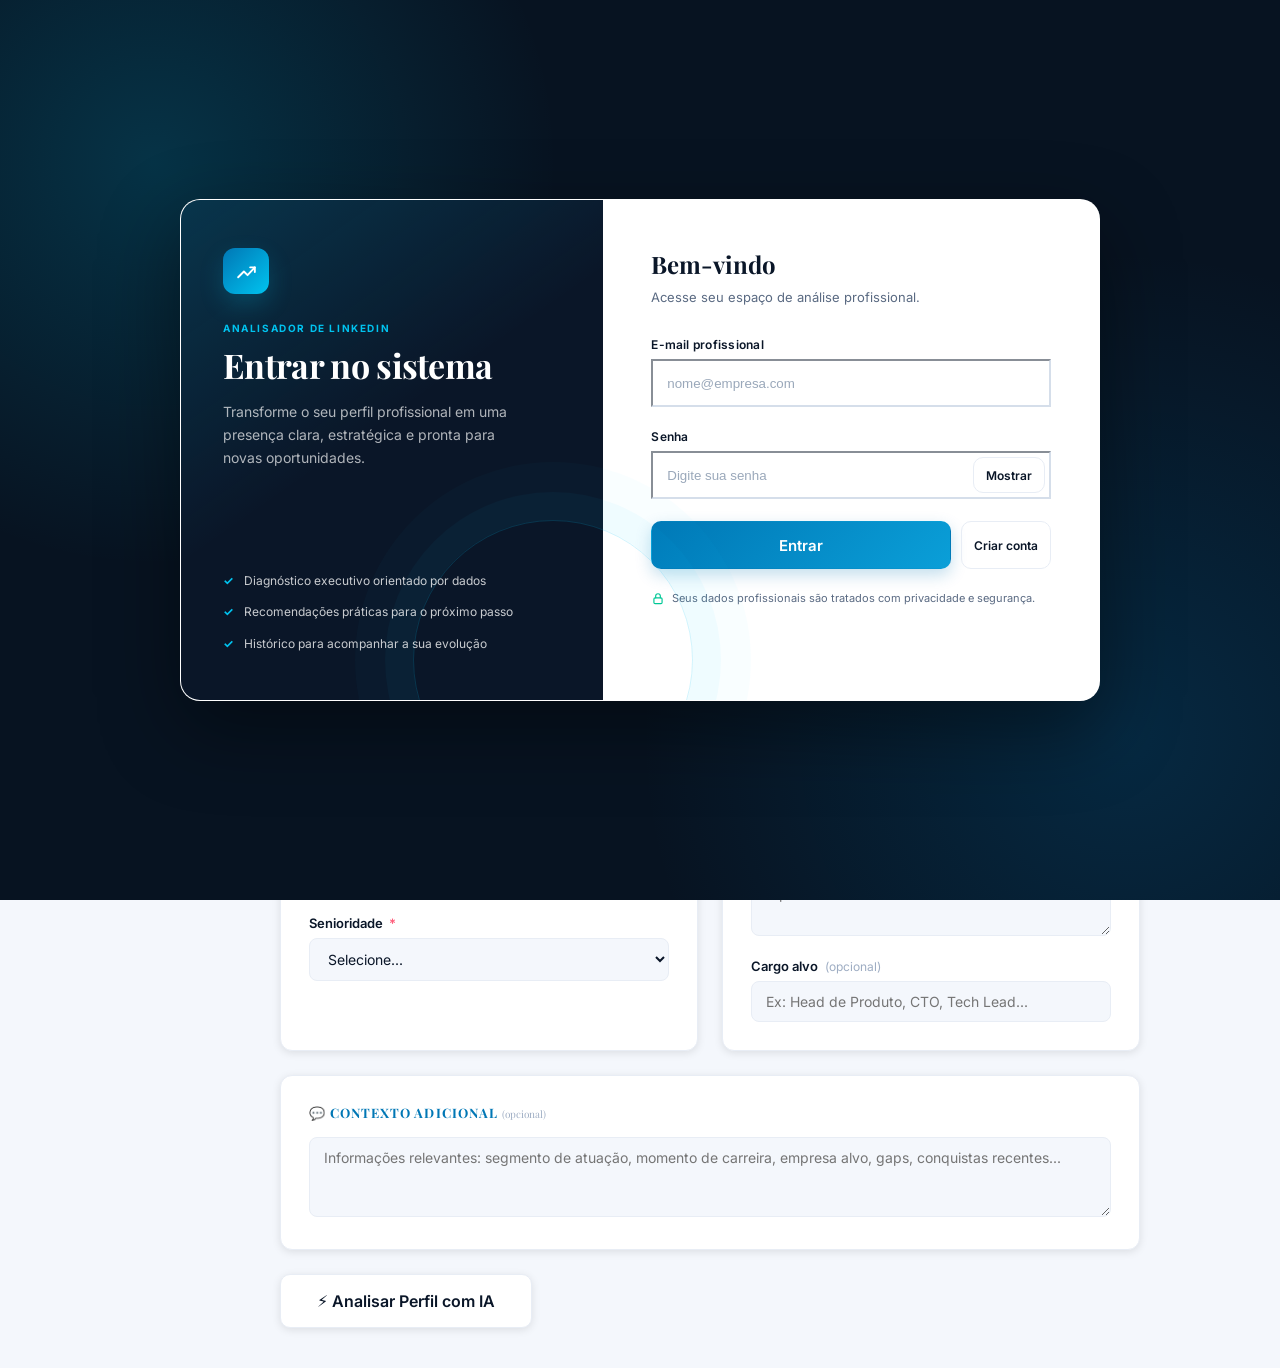
==== commit c13fd768: "Adiciona melhorias do projeto" ====
--- a/index.html
+++ b/index.html
@@ -863,45 +863,220 @@
 
 /* ─── LOGIN ─── */
 .login-screen {
-  display: none;
   position: fixed;
   inset: 0;
   z-index: 600;
-  background: rgba(10,22,40,.78);
-  backdrop-filter: blur(4px);
+  display: none;
   align-items: center;
   justify-content: center;
-  padding: 24px;
+  padding: 32px;
+  background:
+    radial-gradient(circle at 12% 18%, rgba(0,196,240,.18), transparent 30%),
+    radial-gradient(circle at 88% 82%, rgba(0,119,181,.22), transparent 36%),
+    #071321;
+  overflow-y: auto;
 }
 .login-screen.active { display: flex; }
 .login-card {
   width: 100%;
-  max-width: 430px;
+  max-width: 920px;
   background: var(--white);
-  border-radius: 14px;
-  box-shadow: 0 20px 60px rgba(0,0,0,.35);
+  border: 1px solid rgba(255,255,255,.16);
+  border-radius: 20px;
+  box-shadow: 0 28px 80px rgba(0,0,0,.42);
+  display: grid;
+  grid-template-columns: minmax(280px, .92fr) minmax(360px, 1.08fr);
   overflow: hidden;
 }
 .login-head {
-  background: var(--navy);
+  background:
+    linear-gradient(145deg, rgba(0,196,240,.18), transparent 46%),
+    var(--navy);
   color: var(--white);
-  padding: 20px 22px;
+  padding: 48px 42px;
+  display: flex;
+  flex-direction: column;
+  justify-content: space-between;
+  min-height: 500px;
+  position: relative;
+}
+.login-head::after {
+  content: '';
+  position: absolute;
+  right: -90px;
+  bottom: -100px;
+  width: 280px;
+  height: 280px;
+  border: 1px solid rgba(0,196,240,.18);
+  border-radius: 50%;
+  box-shadow: 0 0 0 28px rgba(0,196,240,.04), 0 0 0 58px rgba(0,196,240,.025);
+}
+.login-brand {
+  position: relative;
+  z-index: 1;
+}
+.login-brand-mark {
+  width: 46px;
+  height: 46px;
+  margin-bottom: 28px;
+  border-radius: 12px;
+  background: linear-gradient(135deg, var(--blue), var(--accent));
+  display: grid;
+  place-items: center;
+  box-shadow: 0 10px 24px rgba(0,196,240,.2);
+}
+.login-brand-mark svg { width: 25px; height: 25px; }
+.login-eyebrow {
+  color: var(--accent);
+  font-size: 10px;
+  font-weight: 700;
+  letter-spacing: .16em;
+  text-transform: uppercase;
+  margin-bottom: 12px;
 }
 .login-head h2 {
   font-family: 'Playfair Display', Georgia, serif;
-  font-size: 18px;
-}
-.login-body { padding: 22px; }
+  font-size: clamp(26px, 3vw, 34px);
+  line-height: 1.12;
+  letter-spacing: -.02em;
+  max-width: 280px;
+}
+.login-head p {
+  color: rgba(255,255,255,.68);
+  font-size: 14px;
+  line-height: 1.65;
+  margin-top: 16px;
+  max-width: 300px;
+}
+.login-value-list {
+  list-style: none;
+  display: grid;
+  gap: 14px;
+  position: relative;
+  z-index: 1;
+}
+.login-value-list li {
+  display: flex;
+  gap: 10px;
+  align-items: flex-start;
+  color: rgba(255,255,255,.78);
+  font-size: 12px;
+  line-height: 1.45;
+}
+.login-value-list li::before {
+  content: '✓';
+  color: var(--accent);
+  font-weight: 700;
+}
+.login-body {
+  padding: 48px 48px 42px;
+  background: var(--white);
+}
+.login-form-intro {
+  margin-bottom: 30px;
+}
+.login-form-intro h3 {
+  color: var(--navy);
+  font-family: 'Playfair Display', Georgia, serif;
+  font-size: 24px;
+  margin-bottom: 7px;
+}
+.login-form-intro p {
+  color: var(--gray-500);
+  font-size: 13px;
+  line-height: 1.55;
+}
+.login-body .field { margin-bottom: 22px; }
+.login-body label { font-size: 12px; letter-spacing: .02em; }
+.login-body input[type="email"],
+.login-body input[type="password"],
+.login-body input[type="text"] {
+  display: block;
+  width: 100%;
+  max-width: none;
+  min-height: 48px;
+  padding: 13px 14px;
+  background: var(--white);
+  border-color: #d5deea;
+}
+.login-body #login-email,
+.login-body #login-password {
+  width: 100%;
+}
+.login-body input::placeholder { color: #9aa8ba; }
+.login-body input[type="email"]:focus,
+.login-body input[type="password"]:focus,
+.login-body input[type="text"]:focus {
+  border-color: var(--blue);
+  box-shadow: 0 0 0 4px rgba(0,119,181,.12);
+}
 .login-row { margin-top: 12px; }
 .password-wrap {
+  position: relative;
+}
+.password-wrap input {
+  width: 100%;
+  padding-right: 82px !important;
+}
+.password-toggle {
+  position: absolute;
+  top: 6px;
+  right: 6px;
+  min-width: 70px;
+  min-height: 36px;
+  padding: 7px 10px;
+}
+.login-row .btn-primary,
+.login-row .btn-success {
+  min-height: 48px;
+  justify-content: center;
+  flex: 1;
+}
+.login-row .btn-primary {
+  background: linear-gradient(135deg, var(--blue), var(--blue-bright));
+  border-color: transparent;
+  color: var(--white);
+  box-shadow: 0 6px 16px rgba(0,119,181,.24);
+}
+.login-row .btn-primary:hover {
+  background: linear-gradient(135deg, #00689f, var(--blue));
+  color: var(--white);
+  border-color: transparent;
+  box-shadow: 0 8px 20px rgba(0,119,181,.3);
+}
+.login-row .btn-outline {
+  min-height: 48px;
+  justify-content: center;
+}
+.login-secure-note {
   display: flex;
-  gap: 8px;
-}
-.password-wrap input {
-  flex: 1;
-}
-.password-toggle {
-  min-width: 88px;
+  align-items: center;
+  gap: 7px;
+  color: var(--gray-500);
+  font-size: 11px;
+  line-height: 1.4;
+  margin-top: 22px;
+}
+.login-secure-note svg { color: var(--success); flex: 0 0 auto; }
+@media (max-width: 700px) {
+  .login-screen { padding: 16px; }
+  .login-card {
+    max-width: 500px;
+    display: block;
+  }
+  .login-head {
+    min-height: auto;
+    padding: 28px 26px 26px;
+  }
+  .login-brand-mark { margin-bottom: 20px; }
+  .login-head h2 { font-size: 28px; }
+  .login-head p { margin-top: 10px; }
+  .login-value-list { display: none; }
+  .login-body { padding: 30px 26px 28px; }
+}
+@media (max-width: 420px) {
+  .login-row { flex-direction: column; }
+  .login-row .btn { width: 100%; }
 }
 
 /* ─── USERS ADMIN ─── */
@@ -1001,18 +1176,37 @@
 <div class="login-screen" id="login-screen">
   <div class="login-card">
     <div class="login-head">
-      <h2 id="login-title">Entrar no sistema</h2>
+      <div class="login-brand">
+        <div class="login-brand-mark" aria-hidden="true">
+          <svg viewBox="0 0 24 24" fill="none" stroke="white" stroke-width="1.8" stroke-linecap="round" stroke-linejoin="round">
+            <path d="M4 17.5 9.5 12 13 15.5 20 8"/>
+            <path d="M15.5 8H20v4.5"/>
+          </svg>
+        </div>
+        <div class="login-eyebrow">Analisador de LinkedIn</div>
+        <h2 id="login-title">Entrar no sistema</h2>
+        <p>Transforme o seu perfil profissional em uma presença clara, estratégica e pronta para novas oportunidades.</p>
+      </div>
+      <ul class="login-value-list" aria-label="Benefícios da plataforma">
+        <li>Diagnóstico executivo orientado por dados</li>
+        <li>Recomendações práticas para o próximo passo</li>
+        <li>Histórico para acompanhar a sua evolução</li>
+      </ul>
     </div>
     <div class="login-body">
       <div id="login-form-panel">
+        <div class="login-form-intro">
+          <h3>Bem-vindo</h3>
+          <p>Acesse seu espaço de análise profissional.</p>
+        </div>
         <div class="field">
-          <label>E-mail</label>
-          <input type="email" id="login-email" placeholder="Digite seu e-mail" autocomplete="email" />
+          <label for="login-email">E-mail profissional</label>
+          <input type="email" id="login-email" placeholder="nome@empresa.com" autocomplete="email" />
         </div>
         <div class="field">
-          <label>Senha</label>
+          <label for="login-password">Senha</label>
           <div class="password-wrap">
-            <input type="password" id="login-password" placeholder="Digite sua senha" />
+            <input type="password" id="login-password" placeholder="Digite sua senha" autocomplete="current-password" />
             <button type="button" class="btn btn-outline btn-sm password-toggle" onclick="togglePassword('login-password', this)">Mostrar</button>
           </div>
         </div>
@@ -1020,25 +1214,36 @@
           <button class="btn btn-primary" id="btn-login" onclick="doLogin()">Entrar</button>
           <button type="button" class="btn btn-outline btn-sm" id="btn-show-register" onclick="showRegisterPanel()">Criar conta</button>
         </div>
+        <div class="login-secure-note">
+          <svg width="14" height="14" viewBox="0 0 24 24" fill="none" stroke="currentColor" stroke-width="2" stroke-linecap="round" stroke-linejoin="round" aria-hidden="true">
+            <rect x="5" y="10" width="14" height="10" rx="2"/>
+            <path d="M8 10V7a4 4 0 0 1 8 0v3"/>
+          </svg>
+          Seus dados profissionais são tratados com privacidade e segurança.
+        </div>
       </div>
       <div id="register-form-panel" style="display:none;">
+        <div class="login-form-intro">
+          <h3>Crie o seu acesso</h3>
+          <p>Comece a construir um posicionamento profissional mais forte.</p>
+        </div>
         <div class="field">
-          <label>Novo usuário</label>
+          <label for="reg-username">Nome de usuário</label>
           <input type="text" id="reg-username" placeholder="mínimo 3 caracteres" autocomplete="username" />
         </div>
         <div class="field">
-          <label>E-mail</label>
+          <label for="reg-email">E-mail profissional</label>
           <input type="email" id="reg-email" placeholder="seu@email.com" autocomplete="email" />
         </div>
         <div class="field">
-          <label>Senha</label>
+          <label for="reg-password">Senha</label>
           <div class="password-wrap">
             <input type="password" id="reg-password" placeholder="mínimo 6 caracteres" autocomplete="new-password" />
             <button type="button" class="btn btn-outline btn-sm password-toggle" onclick="togglePassword('reg-password', this)">Mostrar</button>
           </div>
         </div>
         <div class="field">
-          <label>Confirmar senha</label>
+          <label for="reg-password2">Confirmar senha</label>
           <div class="password-wrap">
             <input type="password" id="reg-password2" placeholder="repita a senha" autocomplete="new-password" />
             <button type="button" class="btn btn-outline btn-sm password-toggle" onclick="togglePassword('reg-password2', this)">Mostrar</button>
@@ -1122,14 +1327,14 @@
             <h3>Pacote oficial de exportação (.zip)</h3>
             <p class="upload-lead">
               A análise executiva baseia-se no conjunto de dados que o LinkedIn disponibiliza no processo de cópia da conta.
-              Envie exclusivamente o ficheiro <strong>.zip</strong> recebido após o pedido — é ele que contém o perfil, experiências e indicadores necessários a um diagnóstico completo.
+              Envie exclusivamente o arquivo <strong>.zip</strong> recebido após o pedido — é ele que contém o perfil, experiências e indicadores necessários para um diagnóstico completo.
             </p>
           </div>
           <div class="upload-zone" id="upload-zone" onclick="document.getElementById('file-input').click()">
             <input type="file" id="file-input" accept=".zip" onchange="onFileChange(this)" />
             <div class="upload-icon" id="upload-icon">📂</div>
             <div class="upload-title" id="upload-title">Arraste o .zip ou clique para selecionar</div>
-            <div class="upload-sub">Ficheiro único exportado pelo LinkedIn (não descompacte antes do envio)</div>
+            <div class="upload-sub">Arquivo único exportado pelo LinkedIn (não descompacte antes do envio)</div>
             <div class="upload-filename" id="upload-filename"></div>
           </div>
           <ol class="upload-exec-steps">
@@ -1290,7 +1495,7 @@
               <textarea id="feature-suggestion" rows="3" placeholder="Sugira uma nova funcionalidade para melhorar o sistema..."></textarea>
               <div style="margin-top:10px;display:flex;gap:10px;align-items:center;flex-wrap:wrap;">
                 <button class="btn btn-outline btn-sm" onclick="enviarSugestao()">Enviar sugestão</button>
-                <span class="suggestion-note">Sua sugestão fica registrada para análise da equipe.</span>
+                <span class="suggestion-note">Sua sugestão ficará registrada para análise da equipe.</span>
               </div>
             </div>
           </div>
@@ -1322,7 +1527,7 @@
                 <th>Link</th>
                 <th>Avaliação</th>
                 <th>Referência da análise</th>
-                <th>Registado em</th>
+                <th>Registrado em</th>
               </tr>
             </thead>
             <tbody id="artigos-avaliados-tbody"></tbody>
@@ -1349,18 +1554,18 @@
     <div class="view" id="view-admin-dashboard">
       <div class="section-header">
         <h1>Dashboard</h1>
-        <p>Utilizadores novos na janela indicada e volume de análises (pesquisas) por conta.</p>
+        <p>Novos usuários no período indicado e volume de análises por conta.</p>
       </div>
       <div id="admin-dash-empty" class="muted">Carregando...</div>
       <div class="insights-grid" id="admin-dash-kpis" style="display:none;"></div>
       <div class="form-card form-card-full" style="margin-top:24px;">
-        <h3>Análises por utilizador</h3>
-        <p class="muted" style="font-size:13px;margin-top:6px;">Contagem de análises guardadas no histórico por utilizador.</p>
+        <h3>Análises por usuário</h3>
+        <p class="muted" style="font-size:13px;margin-top:6px;">Contagem de análises salvas no histórico por usuário.</p>
         <div class="admin-scroll" style="margin-top:12px;">
           <table class="table" id="admin-dash-table" style="display:none;">
             <thead>
               <tr>
-                <th>Utilizador</th>
+                <th>Usuário</th>
                 <th>Análises</th>
               </tr>
             </thead>
@@ -1748,7 +1953,7 @@
   const file = input.files[0];
   if (!file) return;
   document.getElementById('upload-icon').textContent = '✅';
-  document.getElementById('upload-title').textContent = 'Ficheiro selecionado';
+  document.getElementById('upload-title').textContent = 'Arquivo selecionado';
   document.getElementById('upload-filename').textContent = file.name;
   document.getElementById('upload-zone').classList.add('has-file');
 }
@@ -2135,7 +2340,7 @@
       return;
     }
     if (!Array.isArray(itens) || !itens.length) {
-      empty.textContent = 'Ainda não há artigos avaliados. Após uma análise, registe o feedback nos artigos recomendados e guarde.';
+      empty.textContent = 'Ainda não há artigos avaliados. Após uma análise, registre o feedback nos artigos recomendados e salve.';
       return;
     }
     empty.style.display = 'none';
@@ -2188,13 +2393,13 @@
     grid.style.display = 'grid';
     const dias = Number(d.periodo_dias_novos_usuarios || 30);
     grid.innerHTML = `
-      <div class="insight-item"><div class="insight-label">Novos utilizadores (${dias} dias)</div><div class="insight-value">${Number(d.novos_usuarios || 0)}</div></div>
-      <div class="insight-item"><div class="insight-label">Total de utilizadores</div><div class="insight-value">${Number(d.total_usuarios || 0)}</div></div>
+      <div class="insight-item"><div class="insight-label">Novos usuários (${dias} dias)</div><div class="insight-value">${Number(d.novos_usuarios || 0)}</div></div>
+      <div class="insight-item"><div class="insight-label">Total de usuários</div><div class="insight-value">${Number(d.total_usuarios || 0)}</div></div>
       <div class="insight-item"><div class="insight-label">Total de análises</div><div class="insight-value">${Number(d.total_analises || 0)}</div></div>
     `;
     const rows = Array.isArray(d.analises_por_usuario) ? d.analises_por_usuario : [];
     if (!rows.length) {
-      tbody.innerHTML = '<tr><td colspan="2" class="muted">Sem análises registadas.</td></tr>';
+      tbody.innerHTML = '<tr><td colspan="2" class="muted">Sem análises registradas.</td></tr>';
     } else {
       tbody.innerHTML = rows.map((r) => `
         <tr>
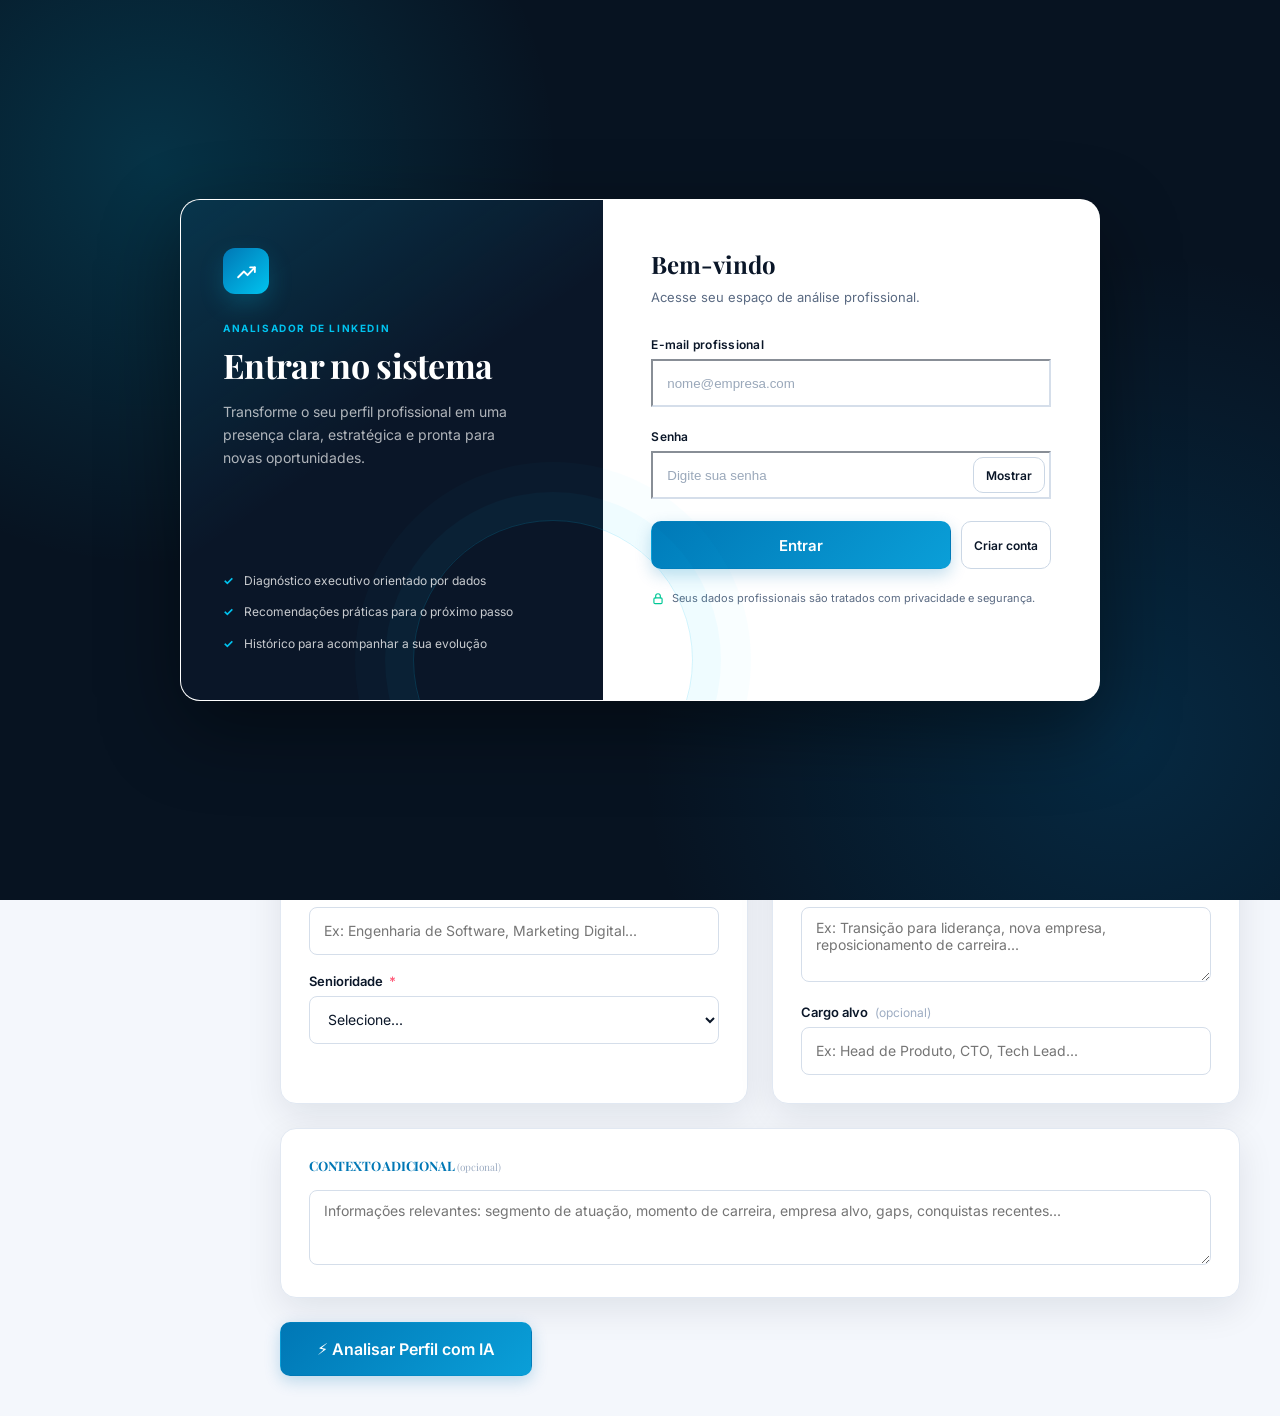
==== commit 16f6ef1f: "Adiciona melhorias do projeto" ====
--- a/index.html
+++ b/index.html
@@ -1169,6 +1169,7 @@
 .role-badge.admin { background: rgba(0,119,181,.12); color: var(--blue); }
 .role-badge.user  { background: var(--gray-100); color: var(--gray-500); }
 </style>
+<link rel="stylesheet" href="/static/executive.css?v=3" />
 </head>
 <body>
 
@@ -1265,31 +1266,36 @@
 <!-- SIDEBAR -->
 <nav class="sidebar">
   <div class="sidebar-brand">
-    <div class="brand-icon">🧠</div>
-    <div class="brand-name">Analisador de LinkedIn</div>
-    <div class="brand-sub">v1.1.0</div>
+    <div class="brand-icon" aria-hidden="true">
+      <svg viewBox="0 0 24 24" fill="none" stroke="white" stroke-width="1.8" stroke-linecap="round" stroke-linejoin="round">
+        <path d="M4 17.5 9.5 12 13 15.5 20 8"/>
+        <path d="M15.5 8H20v4.5"/>
+      </svg>
+    </div>
+    <div class="brand-name">Analisador<br />de LinkedIn</div>
+    <div class="brand-sub">PLATAFORMA EXECUTIVA · v1.1.0</div>
   </div>
   <div class="sidebar-nav">
     <div class="nav-label">Menu</div>
     <div class="nav-item active" data-view="analise" onclick="switchView('analise', this)">
-      <span class="icon">📊</span> Análise
+      <span class="icon" aria-hidden="true">▦</span> Análise
     </div>
     <div class="nav-item" data-view="historico" onclick="switchView('historico', this)">
-      <span class="icon">🗂️</span> Histórico
+      <span class="icon" aria-hidden="true">◫</span> Histórico
     </div>
     <div class="nav-item" data-view="artigos-lidos" onclick="switchView('artigos-lidos', this)">
-      <span class="icon">📚</span> Artigos lidos
+      <span class="icon" aria-hidden="true">▤</span> Artigos lidos
     </div>
     <div id="admin-nav-wrap" style="display:none;">
       <div class="nav-label" style="margin-top:12px;">Admin</div>
       <div class="nav-item" data-view="admin-dashboard" onclick="switchView('admin-dashboard', this)">
-        <span class="icon">📊</span> Dashboard
+        <span class="icon" aria-hidden="true">◈</span> Dashboard
       </div>
       <div class="nav-item" data-view="admin-usuarios" onclick="switchView('admin-usuarios', this)">
-        <span class="icon">👥</span> Administração
+        <span class="icon" aria-hidden="true">◎</span> Administração
       </div>
       <div class="nav-item" data-view="admin-insights" onclick="switchView('admin-insights', this)">
-        <span class="icon">📈</span> Insights
+        <span class="icon" aria-hidden="true">⌁</span> Insights
       </div>
     </div>
   </div>
@@ -1334,19 +1340,39 @@
             <input type="file" id="file-input" accept=".zip" onchange="onFileChange(this)" />
             <div class="upload-icon" id="upload-icon">📂</div>
             <div class="upload-title" id="upload-title">Arraste o .zip ou clique para selecionar</div>
-            <div class="upload-sub">Arquivo único exportado pelo LinkedIn (não descompacte antes do envio)</div>
+            <div class="upload-sub">Não descompacte o arquivo antes do envio</div>
             <div class="upload-filename" id="upload-filename"></div>
+          </div>
+          <div class="field" style="margin-top:20px;">
+            <label>Quantos arquivos ZIP o LinkedIn gerou? <span class="req">*</span></label>
+            <div style="display:flex;gap:20px;flex-wrap:wrap;">
+              <label style="font-weight:400;text-transform:none;letter-spacing:0;color:var(--navy);">
+                <input type="radio" name="quantidade-arquivos" value="1" checked onchange="onFileCountChange(this.value)" />
+                Um arquivo
+              </label>
+              <label style="font-weight:400;text-transform:none;letter-spacing:0;color:var(--navy);">
+                <input type="radio" name="quantidade-arquivos" value="2" onchange="onFileCountChange(this.value)" />
+                Dois arquivos
+              </label>
+            </div>
+          </div>
+          <div class="upload-zone" id="upload-zone-2" style="display:none;margin-top:14px;" onclick="document.getElementById('file-input-2').click()">
+            <input type="file" id="file-input-2" accept=".zip" onchange="onFileChange(this, 2)" />
+            <div class="upload-icon" id="upload-icon-2">📂</div>
+            <div class="upload-title">Selecione o segundo .zip</div>
+            <div class="upload-sub">Não descompacte o arquivo antes do envio</div>
+            <div class="upload-filename" id="upload-filename-2"></div>
           </div>
           <ol class="upload-exec-steps">
             <li><strong>1 — Pedido</strong> LinkedIn: foto do perfil → Configurações e privacidade → Privacidade dos dados → Obter uma cópia dos seus dados.</li>
             <li><strong>2 — Processamento</strong> Aguarde a notificação; o arquivo pode levar alguns minutos ou dias, conforme o volume da conta.</li>
-            <li><strong>3 — Envio</strong> Transfira o <strong>.zip</strong> e carregue-o na zona acima — mantém integridade e sigilo dos dados.</li>
+            <li><strong>3 — Envio</strong> Transfira o(s) <strong>.zip</strong> e carregue-o(s) nas zonas acima — mantém integridade e sigilo dos dados.</li>
           </ol>
         </div>
 
         <!-- Especialidade + Senioridade -->
         <div class="form-card">
-          <h3>🎯 Posicionamento</h3>
+          <h3>Posicionamento</h3>
           <div class="field">
             <label>Especialidade <span class="req">*</span></label>
             <input type="text" id="especialidade" placeholder="Ex: Engenharia de Software, Marketing Digital..." />
@@ -1370,7 +1396,7 @@
 
         <!-- Objetivo + Cargo -->
         <div class="form-card">
-          <h3>🚀 Objetivo</h3>
+          <h3>Objetivo profissional</h3>
           <div class="field">
             <label>Objetivo profissional <span class="req">*</span></label>
             <textarea id="objetivo" rows="3" placeholder="Ex: Transição para liderança, nova empresa, reposicionamento de carreira..."></textarea>
@@ -1383,7 +1409,7 @@
 
         <!-- Contexto adicional -->
         <div class="form-card form-card-full">
-          <h3>💬 Contexto Adicional <span style="font-size:10px;color:var(--gray-300);font-weight:400;text-transform:none;letter-spacing:0">(opcional)</span></h3>
+          <h3>Contexto adicional <span style="font-size:10px;color:var(--gray-300);font-weight:400;text-transform:none;letter-spacing:0">(opcional)</span></h3>
           <div class="field">
             <textarea id="contexto" rows="3" placeholder="Informações relevantes: segmento de atuação, momento de carreira, empresa alvo, gaps, conquistas recentes..."></textarea>
           </div>
@@ -1584,7 +1610,7 @@
 
       <div class="form-grid">
         <div class="form-card form-card-full">
-          <h3>📊 Feedbacks de Artigos</h3>
+          <h3>Feedback de artigos</h3>
           <div id="insights-empty" class="muted">Carregando métricas...</div>
           <div class="insights-grid" id="insights-grid" style="display:none;"></div>
           <div class="admin-scroll" style="margin-top:12px;">
@@ -1606,7 +1632,7 @@
         </div>
 
         <div class="form-card form-card-full">
-          <h3>💡 Sugestões Recebidas</h3>
+          <h3>Sugestões recebidas</h3>
           <div id="sugestoes-empty" class="muted">Carregando sugestões...</div>
           <div class="admin-scroll" style="margin-top:12px;">
             <table class="table" id="sugestoes-table" style="display:none;">
@@ -1633,7 +1659,7 @@
 
       <div class="form-grid">
         <div class="form-card form-card-full">
-          <h3>👤 Usuários cadastrados</h3>
+          <h3>Usuários cadastrados</h3>
           <div id="users-empty" class="muted">Carregando...</div>
           <table class="table" id="users-table" style="display:none;margin-top:10px;">
             <thead>
@@ -1651,7 +1677,7 @@
         </div>
 
         <div class="form-card">
-          <h3>➕ Criar usuário</h3>
+          <h3>Criar usuário</h3>
           <div class="field">
             <label>Usuário</label>
             <input type="text" id="new-user-name" placeholder="ex: joao" />
@@ -1675,7 +1701,7 @@
         </div>
 
         <div class="form-card">
-          <h3>✏️ Editar / senha</h3>
+          <h3>Editar usuário e senha</h3>
           <div class="field">
             <label>Usuário selecionado</label>
             <input type="text" id="selected-user" disabled />
@@ -1949,13 +1975,37 @@
 }
 
 // ─── FILE UPLOAD ───
-function onFileChange(input) {
+function onFileChange(input, slot = 1) {
   const file = input.files[0];
   if (!file) return;
-  document.getElementById('upload-icon').textContent = '✅';
-  document.getElementById('upload-title').textContent = 'Arquivo selecionado';
-  document.getElementById('upload-filename').textContent = file.name;
-  document.getElementById('upload-zone').classList.add('has-file');
+  if (!file.name.toLowerCase().endsWith('.zip')) {
+    input.value = '';
+    return showError('Selecione somente arquivos ZIP exportados do LinkedIn.');
+  }
+  document.getElementById(slot === 1 ? 'upload-icon' : 'upload-icon-2').textContent = '✅';
+  if (slot === 1) {
+    document.getElementById('upload-title').textContent = 'Arquivo selecionado';
+    document.getElementById('upload-filename').textContent = file.name;
+    document.getElementById('upload-zone').classList.add('has-file');
+  } else {
+    document.querySelector('#upload-zone-2 .upload-title').textContent = 'Segundo arquivo selecionado';
+    document.getElementById('upload-filename-2').textContent = file.name;
+    document.getElementById('upload-zone-2').classList.add('has-file');
+  }
+}
+
+function onFileCountChange(value) {
+  const secondZone = document.getElementById('upload-zone-2');
+  const secondInput = document.getElementById('file-input-2');
+  const twoFiles = value === '2';
+  secondZone.style.display = twoFiles ? 'block' : 'none';
+  if (!twoFiles) {
+    secondInput.value = '';
+    document.getElementById('upload-icon-2').textContent = '📂';
+    document.getElementById('upload-filename-2').textContent = '';
+    document.querySelector('#upload-zone-2 .upload-title').textContent = 'Selecione o segundo .zip';
+    secondZone.classList.remove('has-file');
+  }
 }
 
 // Drag & drop
@@ -1977,6 +2027,8 @@
 // ─── ANÁLISE ───
 async function analisar() {
   const arquivo = document.getElementById('file-input').files[0];
+  const doisArquivos = document.querySelector('input[name="quantidade-arquivos"]:checked').value === '2';
+  const arquivo2 = document.getElementById('file-input-2').files[0];
   const especialidade = document.getElementById('especialidade').value.trim();
   const senioridade = document.getElementById('senioridade').value;
   const objetivo = document.getElementById('objetivo').value.trim();
@@ -1985,6 +2037,7 @@
 
   // Validações
   if (!arquivo) return showError('Selecione o arquivo ZIP exportado do LinkedIn.');
+  if (doisArquivos && !arquivo2) return showError('Selecione também o segundo arquivo ZIP exportado do LinkedIn.');
   if (!especialidade) return showError('Informe sua especialidade.');
   if (!senioridade) return showError('Selecione sua senioridade.');
   if (!objetivo) return showError('Descreva seu objetivo profissional.');
@@ -1993,6 +2046,7 @@
 
   const fd = new FormData();
   fd.append('arquivo', arquivo);
+  if (doisArquivos) fd.append('arquivo_2', arquivo2);
   fd.append('especialidade', especialidade);
   fd.append('senioridade', senioridade);
   fd.append('objetivo', objetivo);
@@ -2223,10 +2277,17 @@
 function novaAnalise() {
   document.getElementById('result-panel').classList.remove('active');
   document.getElementById('file-input').value = '';
+  document.getElementById('file-input-2').value = '';
   document.getElementById('upload-icon').textContent = '📂';
+  document.getElementById('upload-icon-2').textContent = '📂';
   document.getElementById('upload-title').textContent = 'Arraste o .zip ou clique para selecionar';
   document.getElementById('upload-filename').textContent = '';
+  document.querySelector('#upload-zone-2 .upload-title').textContent = 'Selecione o segundo .zip';
+  document.getElementById('upload-filename-2').textContent = '';
   document.getElementById('upload-zone').classList.remove('has-file');
+  document.getElementById('upload-zone-2').classList.remove('has-file');
+  document.getElementById('upload-zone-2').style.display = 'none';
+  document.querySelector('input[name="quantidade-arquivos"][value="1"]').checked = true;
   window.scrollTo({ top: 0, behavior: 'smooth' });
   currentResult = null;
 }
--- a/static/executive.css
+++ b/static/executive.css
@@ -0,0 +1,267 @@
+/* Design system executivo compartilhado pela landing e pela aplicação. */
+:root {
+  --exec-navy: #0a1628;
+  --exec-navy-mid: #0f2044;
+  --exec-blue: #0077b5;
+  --exec-accent: #00c4f0;
+  --exec-surface: #ffffff;
+  --exec-canvas: #f4f7fc;
+  --exec-line: #e1e8f2;
+  --exec-text-muted: #5a6a82;
+  --exec-radius: 16px;
+  --exec-shadow: 0 12px 36px rgba(10, 22, 40, .09);
+}
+
+body {
+  font-family: 'Inter', system-ui, sans-serif !important;
+  background:
+    radial-gradient(circle at 8% 0%, rgba(0, 196, 240, .06), transparent 28%),
+    var(--exec-canvas) !important;
+  color: var(--exec-navy);
+}
+
+/* Aplicação */
+.main {
+  background: transparent;
+}
+
+.sidebar {
+  background:
+    linear-gradient(160deg, rgba(0, 196, 240, .08), transparent 35%),
+    var(--exec-navy);
+  border-right-color: rgba(255, 255, 255, .1);
+}
+
+.brand-icon {
+  display: grid;
+  place-items: center;
+  background: linear-gradient(135deg, var(--exec-blue), var(--exec-accent));
+  border-radius: 12px;
+  box-shadow: 0 8px 20px rgba(0, 196, 240, .2);
+}
+
+.brand-icon svg { width: 24px; height: 24px; }
+.sidebar-brand { padding: 30px 24px 24px; }
+.brand-name {
+  font-family: 'Playfair Display', Georgia, serif;
+  font-size: 15px;
+  line-height: 1.15;
+  letter-spacing: .02em;
+  text-transform: none;
+}
+.brand-sub {
+  font-size: 9px;
+  letter-spacing: .12em;
+  color: rgba(255, 255, 255, .48);
+}
+.nav-item {
+  border: 1px solid transparent;
+  letter-spacing: .01em;
+}
+.nav-item.active {
+  background: linear-gradient(90deg, rgba(0, 196, 240, .2), rgba(0, 119, 181, .12));
+  border-color: rgba(0, 196, 240, .12);
+}
+.nav-item .icon {
+  font-size: 20px;
+  font-weight: 400;
+  color: var(--exec-accent);
+}
+
+.topbar {
+  background: rgba(255, 255, 255, .96);
+  border-bottom: 1px solid var(--exec-line);
+  height: 72px;
+  padding: 0 40px;
+  box-shadow: 0 1px 0 rgba(10, 22, 40, .03);
+}
+
+.topbar-title,
+.section-header h1,
+.form-card h3,
+.res-card h4,
+.hist-veredito {
+  font-family: 'Playfair Display', Georgia, serif;
+  letter-spacing: -.015em;
+}
+
+.topbar-badge {
+  background: linear-gradient(135deg, var(--exec-blue), var(--exec-accent));
+  box-shadow: 0 4px 12px rgba(0, 119, 181, .2);
+}
+
+.content { padding: 40px; }
+.form-grid, .result-panel { max-width: 1100px; }
+.section-header { margin-bottom: 28px; }
+.section-header p,
+.muted { color: var(--exec-text-muted); }
+.form-card, .res-card, .hist-card {
+  border-color: var(--exec-line);
+  border-radius: var(--exec-radius);
+  box-shadow: var(--exec-shadow);
+}
+
+.form-card h3,
+.res-card h4 {
+  color: var(--exec-blue);
+}
+
+input[type="text"],
+input[type="email"],
+input[type="password"],
+textarea,
+select,
+select.select {
+  min-height: 48px;
+  border-color: #d5deea;
+  background: var(--exec-surface);
+}
+
+input[type="text"]:focus,
+input[type="email"]:focus,
+input[type="password"]:focus,
+textarea:focus,
+select:focus {
+  border-color: var(--exec-blue);
+  box-shadow: 0 0 0 4px rgba(0, 119, 181, .12);
+}
+
+.btn {
+  border-radius: 10px;
+  font-family: 'Inter', system-ui, sans-serif;
+}
+
+.btn-primary {
+  background: linear-gradient(135deg, var(--exec-blue), #0a9fd8);
+  border-color: transparent;
+  color: #fff;
+  box-shadow: 0 5px 16px rgba(0, 119, 181, .24);
+}
+
+.btn-primary:hover {
+  background: linear-gradient(135deg, #00689f, var(--exec-blue));
+  border-color: transparent;
+  color: #fff;
+}
+
+.btn-success {
+  background: linear-gradient(135deg, #00c896, #00a87a);
+  border-color: transparent;
+  color: #fff;
+}
+
+.btn-outline {
+  border-color: #cbd7e5;
+  color: var(--exec-navy);
+  background: #fff;
+}
+
+.btn-outline:hover {
+  border-color: var(--exec-blue);
+  color: var(--exec-blue);
+  background: #fff;
+}
+
+.upload-zone {
+  border-color: #cfdbea;
+  background: linear-gradient(180deg, #fbfdff, var(--exec-canvas));
+}
+
+.score-hero,
+.hist-card-top,
+.modal-header {
+  background:
+    linear-gradient(145deg, rgba(0, 196, 240, .14), transparent 42%),
+    var(--exec-navy);
+}
+
+.hist-card-top {
+  border-bottom: 1px solid rgba(255, 255, 255, .08);
+}
+
+.table {
+  border-color: var(--exec-line);
+  box-shadow: var(--exec-shadow);
+}
+
+.table th {
+  background: #f8fafe;
+  color: var(--exec-text-muted);
+  font-family: 'Inter', system-ui, sans-serif;
+}
+
+/* Landing */
+.landing-page {
+  font-family: 'Inter', system-ui, sans-serif;
+}
+
+.landing-page * {
+  font-family: 'Inter', system-ui, sans-serif !important;
+}
+
+.site-header .logo,
+.hero h1,
+.section-title,
+.plan-step,
+.plan-card h3,
+.dual-card h3 {
+  font-family: 'Playfair Display', Georgia, serif !important;
+}
+
+.site-header {
+  border-bottom-color: var(--exec-line);
+  box-shadow: 0 4px 20px rgba(10, 22, 40, .04);
+}
+
+.hero-visual,
+.dual-card,
+.gallery figure {
+  border-radius: var(--exec-radius);
+  box-shadow: var(--exec-shadow);
+}
+
+.plan-card {
+  border-radius: var(--exec-radius);
+  background: rgba(255, 255, 255, .07);
+}
+
+@media (max-width: 900px) {
+  .topbar { padding: 0 24px; }
+  .content { padding: 28px 24px; }
+  .form-grid, .result-grid { grid-template-columns: 1fr; }
+  .form-card-full, .res-card-full { grid-column: auto; }
+}
+
+@media (max-width: 700px) {
+  .sidebar {
+    width: 72px;
+  }
+  .main { margin-left: 72px; }
+  .sidebar-brand { padding: 20px 16px; }
+  .brand-name, .brand-sub, .nav-label, .nav-item {
+    font-size: 0;
+  }
+  .brand-icon { margin: 0 auto; }
+  .nav-item {
+    justify-content: center;
+    padding: 12px 8px;
+  }
+  .nav-item .icon { font-size: 18px; }
+  .sidebar-footer { padding: 14px 8px; text-align: center; }
+  .sidebar-footer .btn-logout-sidebar { font-size: 0; padding: 10px 8px; }
+  .sidebar-footer .btn-logout-sidebar::after {
+    content: '↪';
+    font-size: 16px;
+  }
+  .sidebar-footer .landing-back-link { font-size: 0; }
+  .sidebar-footer .landing-back-link::after {
+    content: '←';
+    font-size: 15px;
+  }
+  .topbar { height: 64px; padding: 0 18px; }
+  .topbar-title { font-size: 16px; }
+  .topbar-badge { display: none; }
+  .content { padding: 24px 16px; }
+  .section-header h1 { font-size: 24px; }
+  .form-card, .res-card { padding: 20px; }
+}
